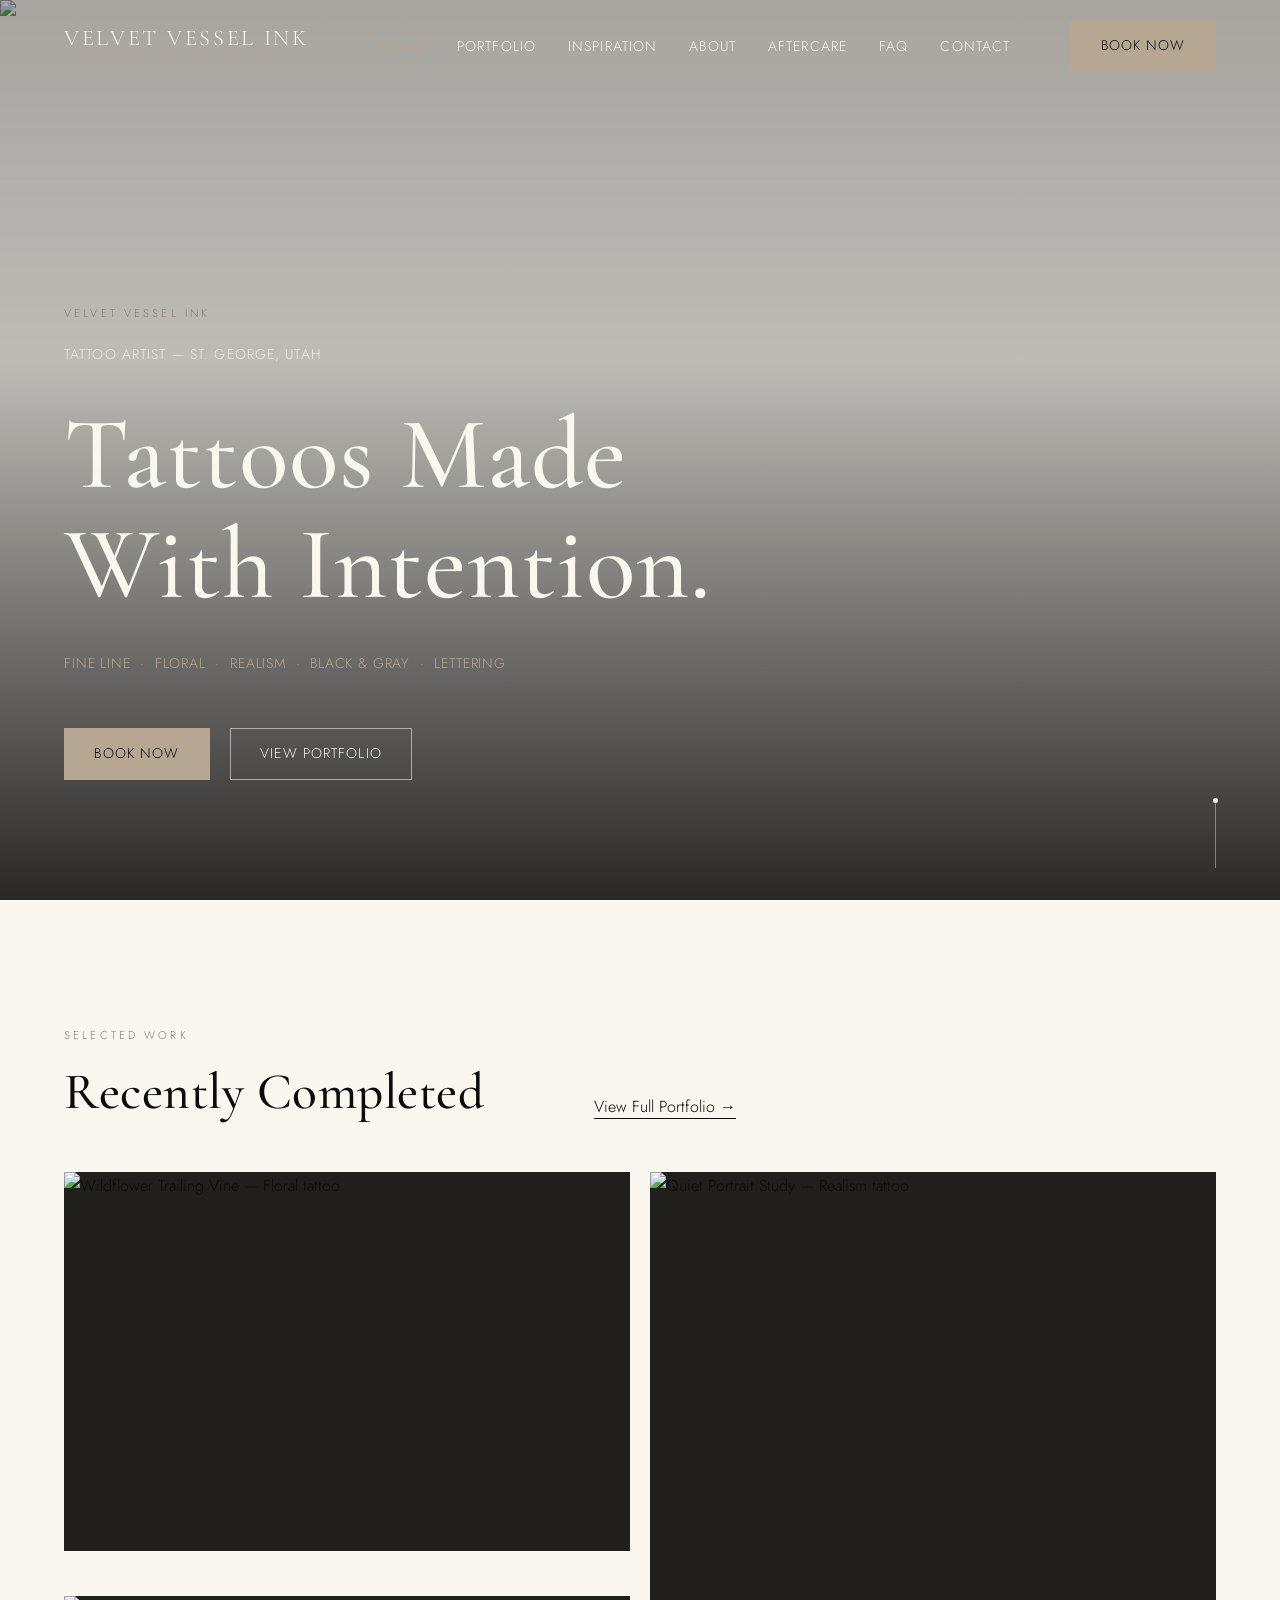
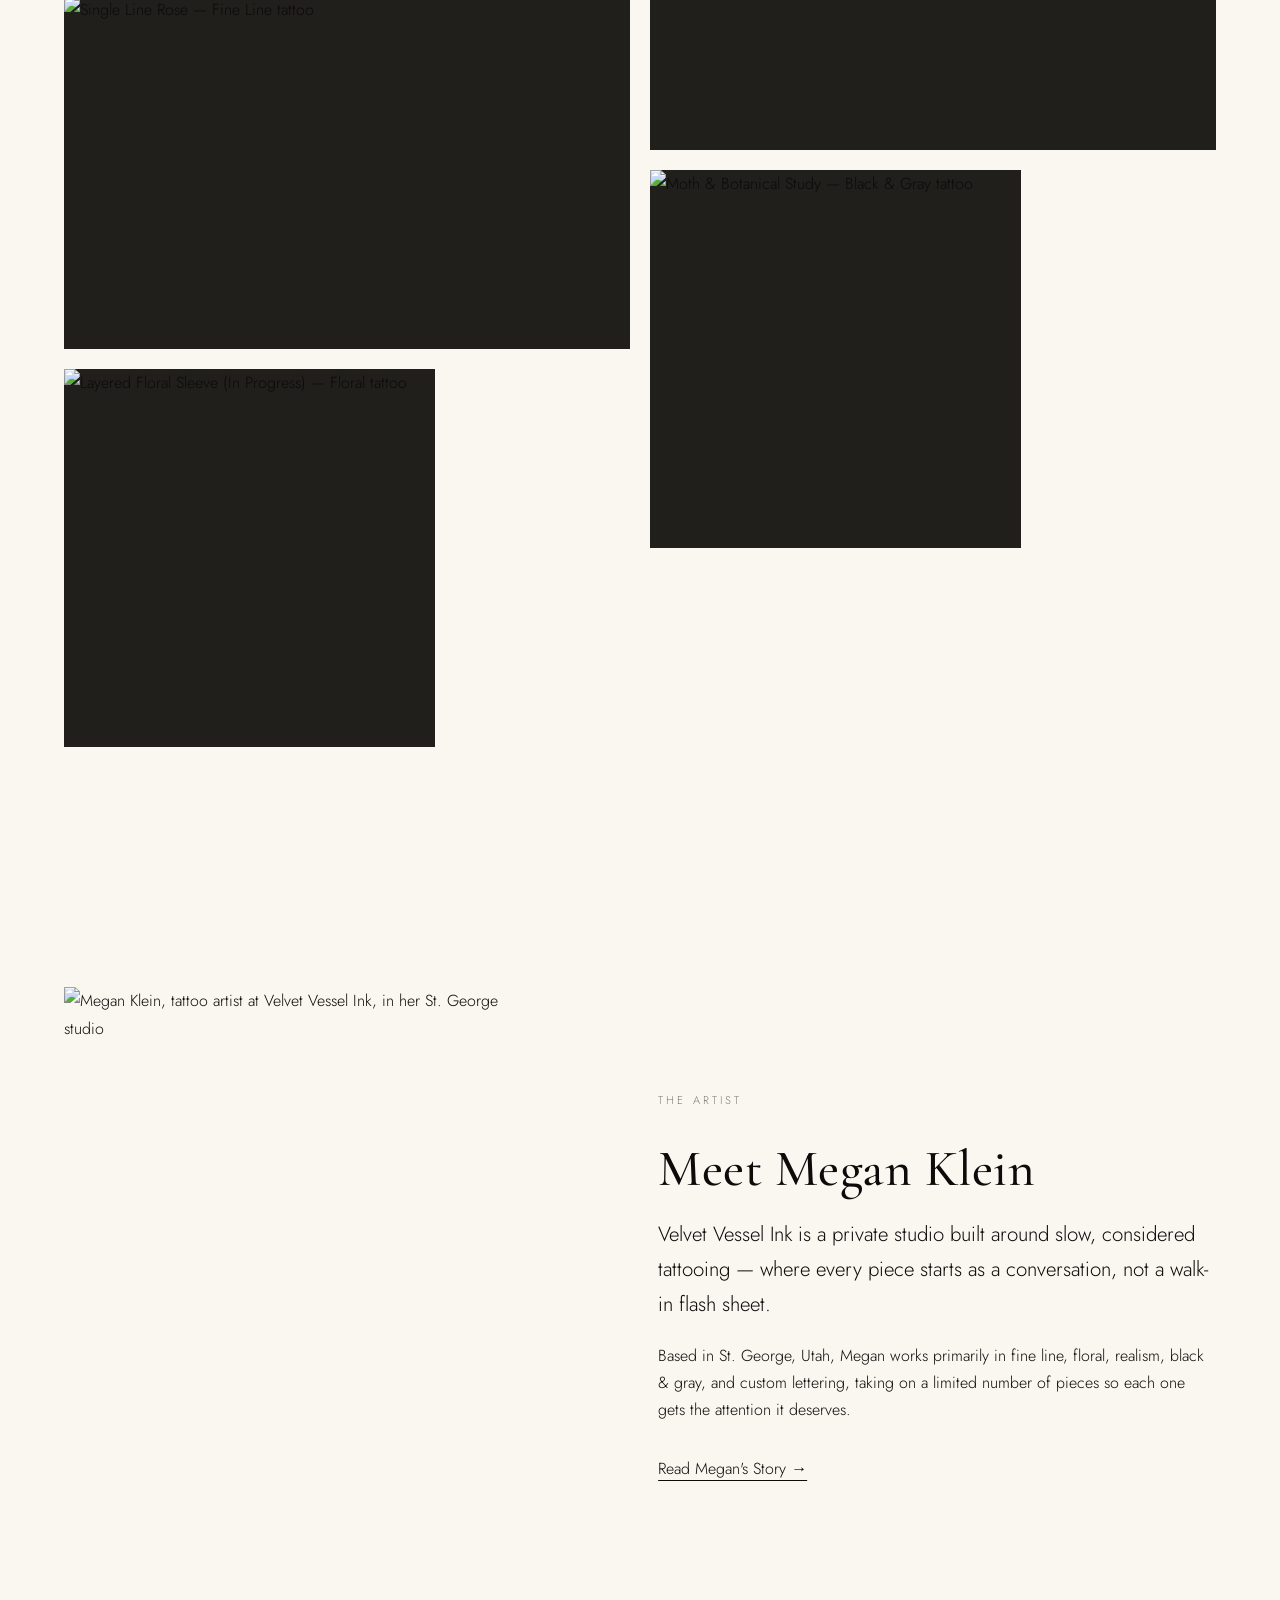
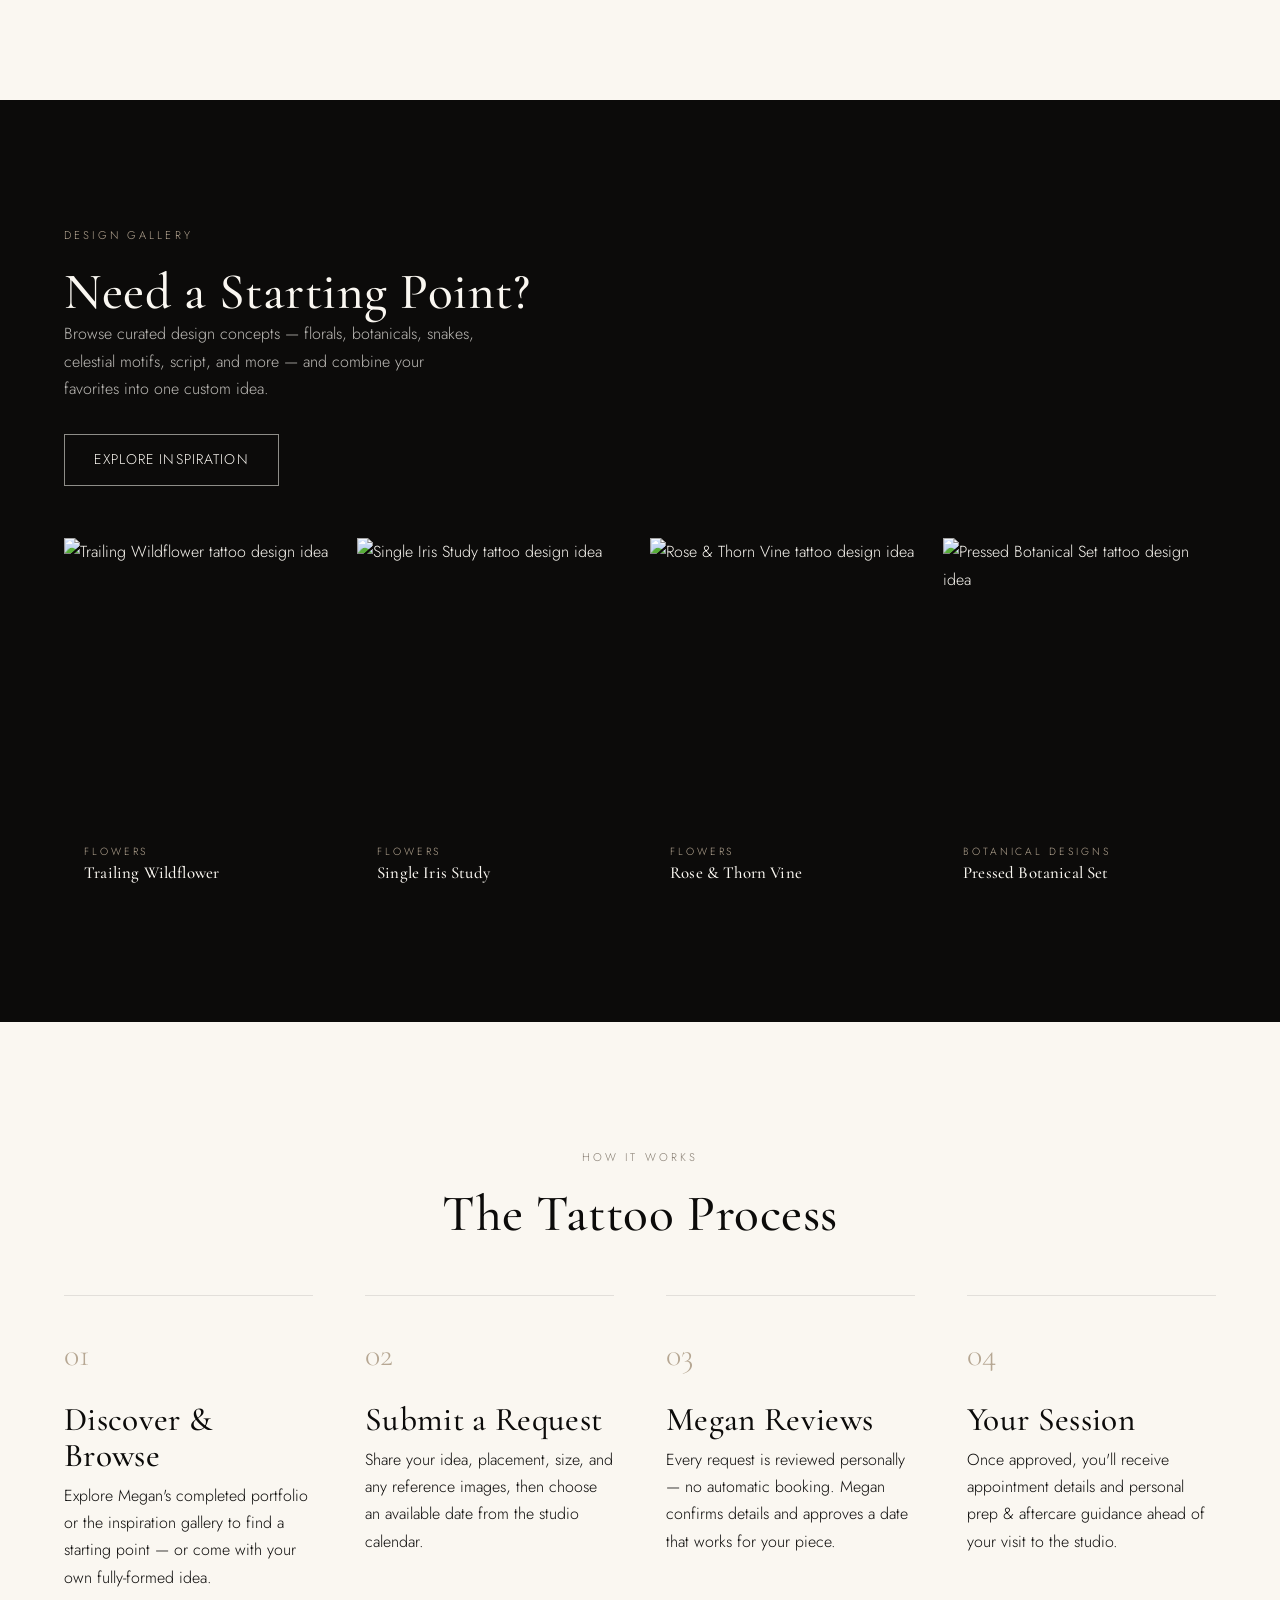
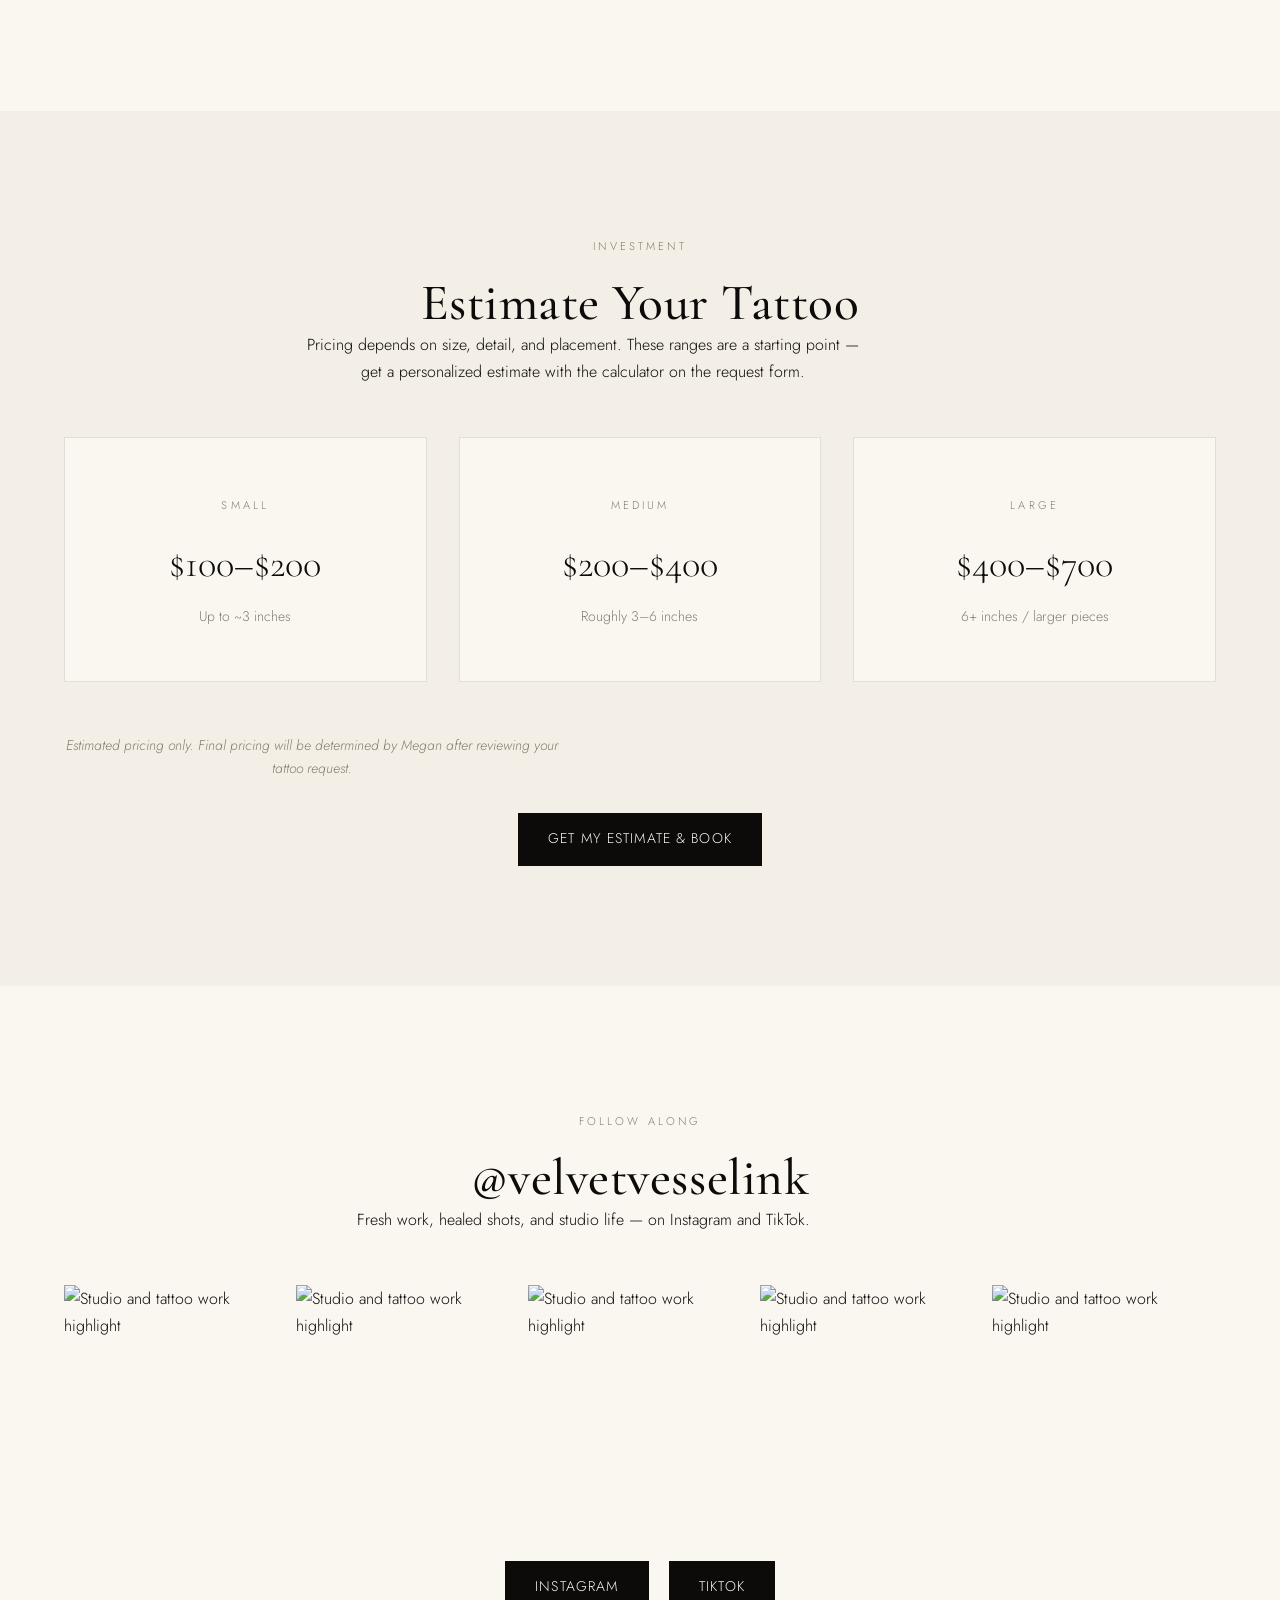
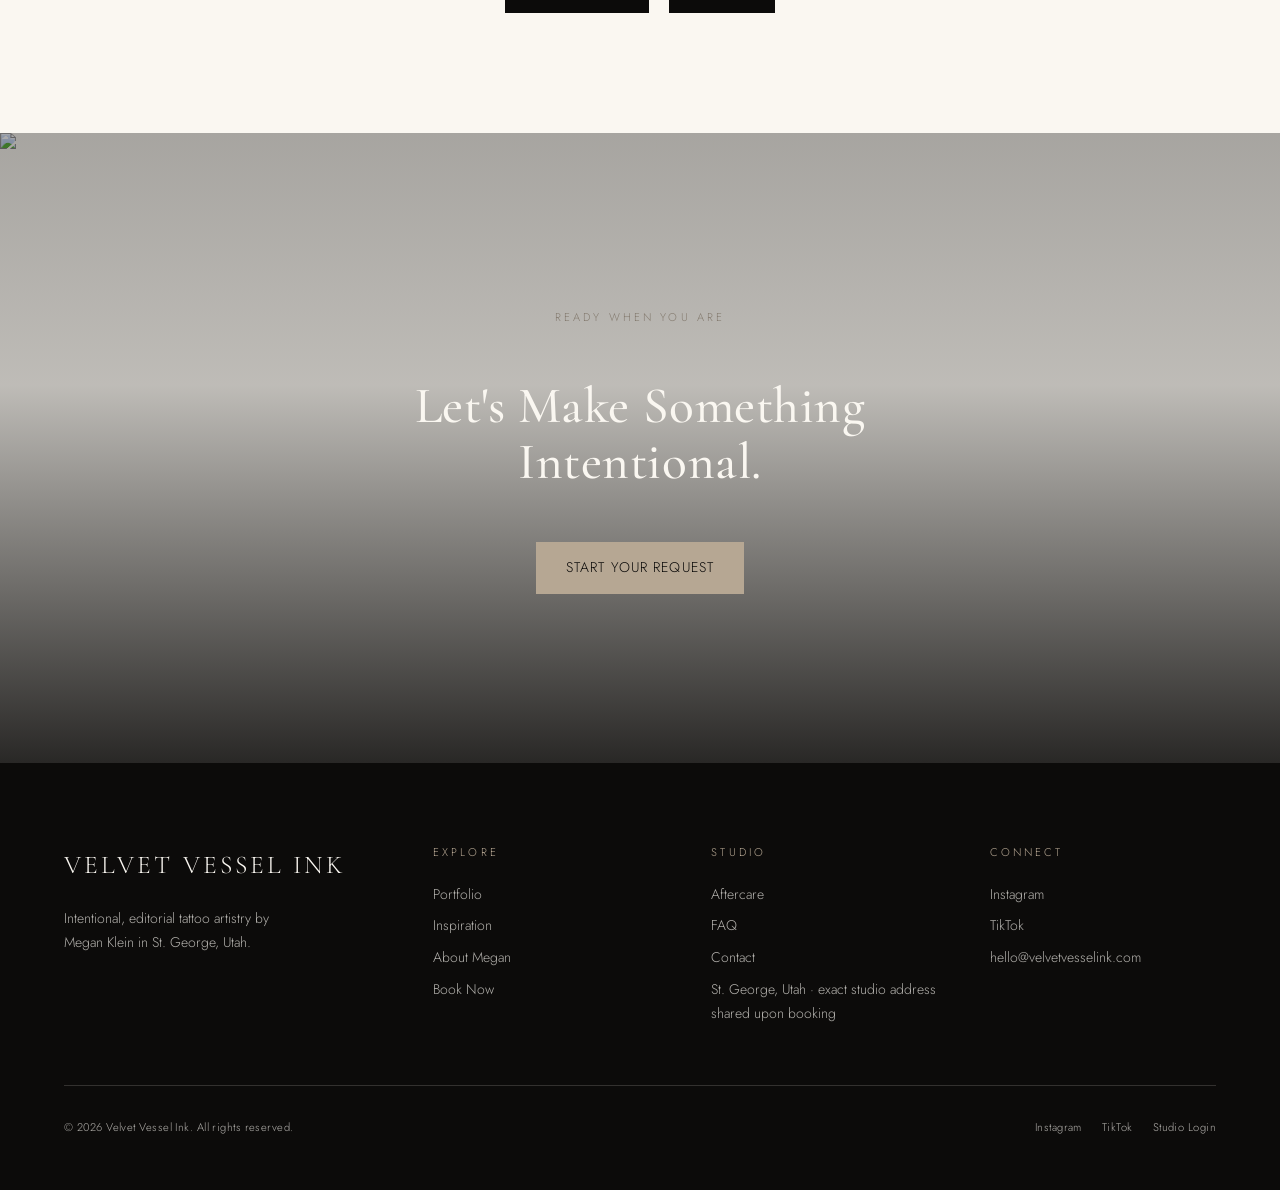
==== index.html @ 5e088f6c "Initial commit" ====
<!DOCTYPE html>
<html lang="en">
<head>
<meta charset="UTF-8">
<meta name="viewport" content="width=device-width, initial-scale=1.0">
<title>Velvet Vessel Ink — Tattoo Artist in St. George, Utah | Megan Klein</title>
<meta name="description" content="Velvet Vessel Ink is the private tattoo studio of Megan Klein in St. George, Utah — specializing in fine line, floral, realism, black &amp; gray, and lettering tattoos made with intention.">
<meta property="og:title" content="Velvet Vessel Ink — Tattoo Artist in St. George, Utah">
<meta property="og:description" content="Tattoos made with intention. Browse Megan Klein's portfolio, explore inspiration, and request a booking.">
<meta property="og:type" content="website">
<link rel="icon" href="data:,">
<link rel="preconnect" href="https://fonts.googleapis.com">
<link rel="stylesheet" href="css/variables.css">
<link rel="stylesheet" href="css/base.css">
<link rel="stylesheet" href="css/home.css">
</head>
<body data-page="home">
<a class="skip-link" href="#main">Skip to content</a>
<header id="site-header"></header>

<main id="main">

  <!-- HERO -->
  <section class="hero">
    <div class="hero-media">
      <img src="" data-hero-image alt="Detailed black and gray tattoo artwork, close up, moody studio lighting" fetchpriority="high">
      <div class="hero-scrim" aria-hidden="true"></div>
    </div>
    <div class="hero-content container">
      <p class="eyebrow reveal">Velvet Vessel Ink</p>
      <p class="hero-kicker reveal">Tattoo Artist &mdash; St. George, Utah</p>
      <h1 class="hero-headline reveal">Tattoos Made<br>With Intention.</h1>
      <p class="hero-specialties reveal">Fine Line &nbsp;&middot;&nbsp; Floral &nbsp;&middot;&nbsp; Realism &nbsp;&middot;&nbsp; Black &amp; Gray &nbsp;&middot;&nbsp; Lettering</p>
      <div class="hero-actions reveal">
        <a href="booking.html" class="btn btn-accent">Book Now</a>
        <a href="portfolio.html" class="btn btn-outline-light">View Portfolio</a>
      </div>
    </div>
    <a class="scroll-cue" href="#featured" aria-label="Scroll to featured work">
      <span></span>
    </a>
  </section>

  <!-- FEATURED WORK -->
  <section class="section featured-work" id="featured">
    <div class="container">
      <div class="section-head split-head">
        <div>
          <p class="eyebrow">Selected Work</p>
          <h2>Recently Completed</h2>
        </div>
        <a href="portfolio.html" class="btn-ghost">View Full Portfolio &rarr;</a>
      </div>
      <div class="featured-grid" id="featured-grid" aria-live="polite">
        <div class="loading-state"><div class="spinner"></div>Loading portfolio&hellip;</div>
      </div>
    </div>
  </section>

  <!-- ABOUT PREVIEW -->
  <section class="section about-preview">
    <div class="container about-preview-grid">
      <figure class="about-preview-media reveal">
        <img src="" data-portrait-image alt="Megan Klein, tattoo artist at Velvet Vessel Ink, in her St. George studio">
      </figure>
      <div class="about-preview-copy reveal">
        <p class="eyebrow">The Artist</p>
        <h2>Meet Megan Klein</h2>
        <p class="lead">Velvet Vessel Ink is a private studio built around slow, considered tattooing &mdash; where every piece starts as a conversation, not a walk-in flash sheet.</p>
        <p>Based in St. George, Utah, Megan works primarily in fine line, floral, realism, black &amp; gray, and custom lettering, taking on a limited number of pieces so each one gets the attention it deserves.</p>
        <a href="about.html" class="btn-ghost">Read Megan's Story &rarr;</a>
      </div>
    </div>
  </section>

  <!-- INSPIRATION PREVIEW -->
  <section class="section section--dark inspiration-preview">
    <div class="container">
      <div class="section-head split-head">
        <div>
          <p class="eyebrow">Design Gallery</p>
          <h2>Need a Starting Point?</h2>
          <p>Browse curated design concepts &mdash; florals, botanicals, snakes, celestial motifs, script, and more &mdash; and combine your favorites into one custom idea.</p>
        </div>
        <a href="inspiration.html" class="btn btn-outline-light">Explore Inspiration</a>
      </div>
      <div class="inspiration-preview-grid" id="inspiration-preview-grid">
        <div class="loading-state"><div class="spinner"></div>Loading designs&hellip;</div>
      </div>
    </div>
  </section>

  <!-- PROCESS -->
  <section class="section process">
    <div class="container">
      <div class="section-head section-head--center">
        <p class="eyebrow">How It Works</p>
        <h2>The Tattoo Process</h2>
      </div>
      <ol class="process-steps">
        <li class="reveal">
          <span class="process-num">01</span>
          <h3>Discover &amp; Browse</h3>
          <p>Explore Megan's completed portfolio or the inspiration gallery to find a starting point &mdash; or come with your own fully-formed idea.</p>
        </li>
        <li class="reveal">
          <span class="process-num">02</span>
          <h3>Submit a Request</h3>
          <p>Share your idea, placement, size, and any reference images, then choose an available date from the studio calendar.</p>
        </li>
        <li class="reveal">
          <span class="process-num">03</span>
          <h3>Megan Reviews</h3>
          <p>Every request is reviewed personally &mdash; no automatic booking. Megan confirms details and approves a date that works for your piece.</p>
        </li>
        <li class="reveal">
          <span class="process-num">04</span>
          <h3>Your Session</h3>
          <p>Once approved, you'll receive appointment details and personal prep &amp; aftercare guidance ahead of your visit to the studio.</p>
        </li>
      </ol>
    </div>
  </section>

  <!-- PRICING PREVIEW -->
  <section class="section section--cream pricing-preview">
    <div class="container">
      <div class="section-head section-head--center">
        <p class="eyebrow">Investment</p>
        <h2>Estimate Your Tattoo</h2>
        <p>Pricing depends on size, detail, and placement. These ranges are a starting point &mdash; get a personalized estimate with the calculator on the request form.</p>
      </div>
      <div class="pricing-grid" id="pricing-grid"></div>
      <p class="pricing-note">Estimated pricing only. Final pricing will be determined by Megan after reviewing your tattoo request.</p>
      <div class="pricing-cta">
        <a href="booking.html" class="btn btn-primary">Get My Estimate &amp; Book</a>
      </div>
    </div>
  </section>

  <!-- SOCIAL -->
  <section class="section social-section">
    <div class="container">
      <div class="section-head section-head--center">
        <p class="eyebrow">Follow Along</p>
        <h2>@velvetvesselink</h2>
        <p>Fresh work, healed shots, and studio life &mdash; on Instagram and TikTok.</p>
      </div>
      <div class="social-grid" id="social-grid"></div>
      <div class="social-links">
        <a class="btn btn-primary" data-instagram-link href="#" target="_blank" rel="noopener">Instagram</a>
        <a class="btn btn-primary" data-tiktok-link href="#" target="_blank" rel="noopener">TikTok</a>
      </div>
    </div>
  </section>

  <!-- FINAL CTA -->
  <section class="final-cta">
    <div class="final-cta-media">
      <img src="" data-cta-image alt="Close up detail of fine line floral tattoo work">
      <div class="hero-scrim" aria-hidden="true"></div>
    </div>
    <div class="container final-cta-content">
      <p class="eyebrow">Ready When You Are</p>
      <h2>Let's Make Something<br>Intentional.</h2>
      <a href="booking.html" class="btn btn-accent">Start Your Request</a>
    </div>
  </section>

</main>

<footer id="site-footer"></footer>

<script src="https://cdn.jsdelivr.net/npm/@supabase/supabase-js@2/dist/umd/supabase.min.js"></script>
<script src="js/config.js"></script>
<script src="js/placeholder-images.js"></script>
<script src="js/portfolio-data.js"></script>
<script src="js/inspiration-data.js"></script>
<script src="js/supabase-client.js"></script>
<script src="js/utils.js"></script>
<script src="js/ideas-cart.js"></script>
<script src="js/pricing-calculator.js"></script>
<script src="js/nav.js"></script>
<script src="js/home.js"></script>
</body>
</html>
---- css/variables.css ----
/* =========================================================================
   VELVET VESSEL INK — Design Tokens
   A luxury editorial tattoo portfolio design system.
   ========================================================================= */

:root {
  /* ---------- Color palette ---------- */
  --c-black: #0c0b0a;
  --c-charcoal: #211f1c;
  --c-charcoal-soft: #2e2b27;
  --c-warm-gray: #857c70;
  --c-warm-gray-light: #a89e91;
  --c-taupe: #b6a793;
  --c-beige: #d9cdba;
  --c-cream: #f4efe6;
  --c-offwhite: #faf7f1;
  --c-white: #fffdfa;

  --c-line: rgba(12, 11, 10, 0.1);
  --c-line-light: rgba(250, 247, 241, 0.16);

  /* Semantic */
  --bg-primary: var(--c-offwhite);
  --bg-inverse: var(--c-black);
  --text-primary: var(--c-black);
  --text-inverse: var(--c-offwhite);
  --text-muted: var(--c-warm-gray);
  --accent: var(--c-taupe);

  --status-available: #6f8f6a;
  --status-unavailable: #a3564f;
  --status-requested: #b6934a;

  /* ---------- Typography ---------- */
  --font-serif: 'Cormorant Garamond', 'Playfair Display', Georgia, serif;
  --font-sans: 'Jost', 'Helvetica Neue', Arial, sans-serif;

  --fs-display: clamp(3rem, 8vw, 7.5rem);
  --fs-h1: clamp(2.5rem, 5vw, 4.5rem);
  --fs-h2: clamp(2rem, 4vw, 3.25rem);
  --fs-h3: clamp(1.5rem, 2.6vw, 2.1rem);
  --fs-h4: 1.35rem;
  --fs-lead: clamp(1.1rem, 1.6vw, 1.4rem);
  --fs-body: 1rem;
  --fs-small: 0.875rem;
  --fs-tiny: 0.7rem;

  --lh-tight: 1.08;
  --lh-snug: 1.25;
  --lh-body: 1.7;

  --ls-eyebrow: 0.28em;
  --ls-wide: 0.08em;

  /* ---------- Spacing scale ---------- */
  --space-3xs: 0.25rem;
  --space-2xs: 0.5rem;
  --space-xs: 0.75rem;
  --space-sm: 1.25rem;
  --space-md: 2rem;
  --space-lg: 3.25rem;
  --space-xl: 5rem;
  --space-2xl: 7.5rem;
  --space-3xl: 10rem;

  --container-max: 1400px;
  --container-narrow: 780px;
  --gutter: clamp(1.25rem, 5vw, 4rem);

  /* ---------- Motion ---------- */
  --ease-editorial: cubic-bezier(0.22, 1, 0.36, 1);
  --dur-fast: 0.35s;
  --dur-med: 0.7s;
  --dur-slow: 1.1s;

  /* ---------- Elevation ---------- */
  --shadow-soft: 0 20px 60px -30px rgba(12, 11, 10, 0.35);
  --shadow-strong: 0 30px 80px -20px rgba(12, 11, 10, 0.45);

  --radius-none: 0;
  --border-hairline: 1px solid var(--c-line);
}
---- css/base.css ----
/* =========================================================================
   VELVET VESSEL INK — Base styles, layout system, shared components
   ========================================================================= */

@import url('https://fonts.googleapis.com/css2?family=Cormorant+Garamond:ital,wght@0,300;0,400;0,500;0,600;1,400&family=Jost:wght@300;400;500;600&display=swap');

/* ---------- Reset ---------- */
*, *::before, *::after { box-sizing: border-box; }
html { scroll-behavior: smooth; }
body, h1, h2, h3, h4, p, figure, blockquote, dl, dd { margin: 0; }
ul[class], ol[class] { list-style: none; margin: 0; padding: 0; }
img, picture, video, canvas, svg { display: block; max-width: 100%; }
input, button, textarea, select { font: inherit; color: inherit; }
button { cursor: pointer; }
a { color: inherit; text-decoration: none; }

@media (prefers-reduced-motion: reduce) {
  html { scroll-behavior: auto; }
  *, *::before, *::after {
    animation-duration: 0.01ms !important;
    animation-iteration-count: 1 !important;
    transition-duration: 0.01ms !important;
    scroll-behavior: auto !important;
  }
}

body {
  background: var(--bg-primary);
  color: var(--text-primary);
  font-family: var(--font-sans);
  font-size: var(--fs-body);
  line-height: var(--lh-body);
  font-weight: 300;
  -webkit-font-smoothing: antialiased;
  overflow-x: hidden;
}

h1, h2, h3, h4 {
  font-family: var(--font-serif);
  font-weight: 500;
  line-height: var(--lh-tight);
  letter-spacing: 0.01em;
}

h1 { font-size: var(--fs-h1); }
h2 { font-size: var(--fs-h2); }
h3 { font-size: var(--fs-h3); }
h4 { font-size: var(--fs-h4); }

p { max-width: 62ch; }
p.lead { font-size: var(--fs-lead); font-weight: 300; color: var(--text-primary); }

.skip-link {
  position: absolute;
  left: -9999px;
  top: 0;
  background: var(--c-black);
  color: var(--c-offwhite);
  padding: 1rem 1.5rem;
  z-index: 999;
}
.skip-link:focus {
  left: 1rem;
  top: 1rem;
}

:focus-visible {
  outline: 2px solid var(--c-taupe);
  outline-offset: 3px;
}

/* ---------- Layout helpers ---------- */
.container {
  width: 100%;
  max-width: var(--container-max);
  margin-inline: auto;
  padding-inline: var(--gutter);
}
.container--narrow { max-width: var(--container-narrow); }

.section { padding-block: var(--space-2xl); }
.section--tight { padding-block: var(--space-xl); }
.section--dark {
  background: var(--bg-inverse);
  color: var(--text-inverse);
}
.section--dark p { color: rgba(250, 247, 241, 0.75); }
.section--cream { background: var(--c-cream); }

.eyebrow {
  display: inline-block;
  font-family: var(--font-sans);
  font-size: var(--fs-tiny);
  letter-spacing: var(--ls-eyebrow);
  text-transform: uppercase;
  color: var(--text-muted);
  margin-bottom: var(--space-sm);
}
.section--dark .eyebrow { color: var(--c-taupe); }

.section-head {
  max-width: 42rem;
  margin-bottom: var(--space-lg);
}
.section-head--center {
  margin-inline: auto;
  text-align: center;
}

.hr {
  border: none;
  border-top: var(--border-hairline);
  margin-block: var(--space-lg);
}

.visually-hidden {
  position: absolute !important;
  width: 1px; height: 1px;
  padding: 0; margin: -1px;
  overflow: hidden;
  clip: rect(0,0,0,0);
  white-space: nowrap;
  border: 0;
}

/* Reveal-on-scroll */
.reveal {
  opacity: 0;
  transform: translateY(28px);
  transition: opacity var(--dur-slow) var(--ease-editorial),
              transform var(--dur-slow) var(--ease-editorial);
}
.reveal.is-visible {
  opacity: 1;
  transform: translateY(0);
}

/* ---------- Buttons ---------- */
.btn {
  display: inline-flex;
  align-items: center;
  justify-content: center;
  gap: 0.6em;
  padding: 0.95em 2.1em;
  font-family: var(--font-sans);
  font-size: var(--fs-small);
  letter-spacing: var(--ls-wide);
  text-transform: uppercase;
  border: 1px solid currentColor;
  background: transparent;
  color: var(--c-black);
  white-space: nowrap;
  transition: background var(--dur-fast) var(--ease-editorial),
              color var(--dur-fast) var(--ease-editorial),
              border-color var(--dur-fast) var(--ease-editorial),
              transform var(--dur-fast) var(--ease-editorial);
}
.btn:hover { transform: translateY(-2px); }

.btn-primary {
  background: var(--c-black);
  border-color: var(--c-black);
  color: var(--c-offwhite);
}
.btn-primary:hover { background: var(--c-charcoal-soft); }

.btn-light {
  background: var(--c-offwhite);
  border-color: var(--c-offwhite);
  color: var(--c-black);
}
.btn-light:hover { background: var(--c-cream); }

.btn-outline-light {
  color: var(--c-offwhite);
  border-color: rgba(250, 247, 241, 0.55);
}
.btn-outline-light:hover {
  background: rgba(250, 247, 241, 0.1);
  border-color: var(--c-offwhite);
}

.btn-outline-dark {
  color: var(--c-black);
  border-color: var(--c-line);
}
.btn-outline-dark:hover {
  background: var(--c-black);
  color: var(--c-offwhite);
  border-color: var(--c-black);
}
.btn-outline-dark.is-active {
  background: var(--c-black);
  color: var(--c-offwhite);
}

.btn-accent {
  background: var(--c-taupe);
  border-color: var(--c-taupe);
  color: var(--c-black);
}
.btn-accent:hover { background: var(--c-beige); border-color: var(--c-beige); }

.btn-ghost {
  border-color: transparent;
  padding-inline: 0;
  text-decoration: underline;
  text-underline-offset: 6px;
}
.btn-ghost:hover { transform: none; opacity: 0.7; }

.btn-block { width: 100%; }
.btn[disabled] { opacity: 0.45; cursor: not-allowed; transform: none; }
.btn-sm { padding: 0.65em 1.4em; font-size: var(--fs-tiny); }

/* ---------- Site header / nav ---------- */
.site-header {
  position: fixed;
  inset-inline: 0;
  top: 0;
  z-index: 100;
  display: flex;
  align-items: center;
  justify-content: space-between;
  padding: var(--space-sm) var(--gutter);
  background: transparent;
  color: var(--c-offwhite);
  transition: background var(--dur-fast) var(--ease-editorial),
              color var(--dur-fast) var(--ease-editorial),
              padding var(--dur-fast) var(--ease-editorial),
              border-color var(--dur-fast) var(--ease-editorial);
  border-bottom: 1px solid transparent;
}
.site-header.is-scrolled,
.site-header.is-solid {
  background: rgba(12, 11, 10, 0.92);
  backdrop-filter: blur(10px);
  padding-block: var(--space-2xs);
  border-color: var(--c-line-light);
}
.brand {
  display: flex;
  flex-direction: column;
  line-height: 1;
  z-index: 2;
}
.brand-mark {
  font-family: var(--font-serif);
  font-size: 1.4rem;
  letter-spacing: 0.12em;
  text-transform: uppercase;
}
.brand-sub {
  font-size: 0.6rem;
  letter-spacing: 0.2em;
  text-transform: uppercase;
  color: var(--c-taupe);
  margin-top: 0.35rem;
}

.nav-toggle {
  display: none;
  background: none;
  border: none;
  width: 2.4rem;
  height: 1.6rem;
  position: relative;
  z-index: 2;
}
.nav-toggle span {
  position: absolute;
  left: 0; right: 0;
  height: 1px;
  background: currentColor;
  transition: transform var(--dur-fast) var(--ease-editorial), opacity var(--dur-fast) var(--ease-editorial), top var(--dur-fast) var(--ease-editorial);
}
.nav-toggle span:nth-child(1) { top: 0; }
.nav-toggle span:nth-child(2) { top: 50%; transform: translateY(-50%); }
.nav-toggle span:nth-child(3) { top: 100%; transform: translateY(-100%); }
.nav-toggle[aria-expanded="true"] span:nth-child(1) { top: 50%; transform: translateY(-50%) rotate(45deg); }
.nav-toggle[aria-expanded="true"] span:nth-child(2) { opacity: 0; }
.nav-toggle[aria-expanded="true"] span:nth-child(3) { top: 50%; transform: translateY(-50%) rotate(-45deg); }

.main-nav {
  display: flex;
  align-items: center;
  gap: var(--space-lg);
}
.nav-links {
  display: flex;
  align-items: center;
  gap: var(--space-md);
  font-size: var(--fs-small);
  letter-spacing: var(--ls-wide);
  text-transform: uppercase;
}
.nav-links a {
  position: relative;
  padding-block: 0.3rem;
}
.nav-links a::after {
  content: '';
  position: absolute;
  left: 0; bottom: 0;
  height: 1px;
  width: 0;
  background: currentColor;
  transition: width var(--dur-fast) var(--ease-editorial);
}
.nav-links a:hover::after,
.nav-links a[aria-current="page"]::after { width: 100%; }
.nav-links a[aria-current="page"] { color: var(--c-taupe); }

.nav-book-btn { margin-left: var(--space-2xs); }

@media (max-width: 960px) {
  .nav-toggle { display: block; }
  .main-nav {
    position: fixed;
    inset: 0;
    background: var(--c-black);
    color: var(--c-offwhite);
    flex-direction: column;
    justify-content: center;
    align-items: flex-start;
    padding: var(--space-2xl) var(--gutter);
    gap: var(--space-xl);
    transform: translateX(100%);
    transition: transform var(--dur-med) var(--ease-editorial);
  }
  .main-nav.is-open { transform: translateX(0); }
  .nav-links {
    flex-direction: column;
    align-items: flex-start;
    gap: var(--space-sm);
    font-size: 1.6rem;
    font-family: var(--font-serif);
    text-transform: none;
    letter-spacing: 0;
  }
  .nav-book-btn { margin-left: 0; margin-top: var(--space-md); }
}

/* ---------- Footer ---------- */
.site-footer {
  background: var(--c-black);
  color: rgba(250, 247, 241, 0.7);
  padding-block: var(--space-xl) var(--space-lg);
}
.footer-grid {
  display: grid;
  grid-template-columns: 1.4fr 1fr 1fr 1fr;
  gap: var(--space-lg);
  padding-bottom: var(--space-lg);
  border-bottom: 1px solid var(--c-line-light);
}
.footer-brand .brand-mark { color: var(--c-offwhite); font-size: 1.6rem; }
.footer-brand p { margin-top: var(--space-sm); max-width: 30ch; font-size: var(--fs-small); }
.footer-heading {
  font-family: var(--font-sans);
  font-size: var(--fs-tiny);
  letter-spacing: var(--ls-eyebrow);
  text-transform: uppercase;
  color: var(--c-taupe);
  margin-bottom: var(--space-sm);
}
.footer-col a, .footer-col p {
  display: block;
  font-size: var(--fs-small);
  margin-bottom: var(--space-2xs);
  color: rgba(250, 247, 241, 0.7);
  transition: color var(--dur-fast);
}
.footer-col a:hover { color: var(--c-offwhite); }
.footer-bottom {
  display: flex;
  justify-content: space-between;
  align-items: center;
  flex-wrap: wrap;
  gap: var(--space-sm);
  padding-top: var(--space-md);
  font-size: var(--fs-tiny);
  letter-spacing: 0.04em;
}
.footer-social { display: flex; gap: var(--space-sm); }

@media (max-width: 860px) {
  .footer-grid { grid-template-columns: 1fr 1fr; }
}
@media (max-width: 560px) {
  .footer-grid { grid-template-columns: 1fr; gap: var(--space-md); }
}

/* ---------- Forms ---------- */
.field {
  display: flex;
  flex-direction: column;
  gap: 0.5rem;
  margin-bottom: var(--space-md);
}
.field label {
  font-size: var(--fs-tiny);
  letter-spacing: var(--ls-wide);
  text-transform: uppercase;
  color: var(--text-muted);
}
.field .hint { font-size: var(--fs-tiny); color: var(--text-muted); }
.field input[type="text"],
.field input[type="email"],
.field input[type="tel"],
.field input[type="date"],
.field input[type="number"],
.field select,
.field textarea {
  border: none;
  border-bottom: 1px solid var(--c-line);
  background: transparent;
  padding: 0.75rem 0.1rem;
  font-size: 1rem;
  color: var(--text-primary);
  transition: border-color var(--dur-fast);
}
.field input:focus,
.field select:focus,
.field textarea:focus {
  border-color: var(--c-black);
  outline: none;
}
.field textarea { resize: vertical; min-height: 110px; }
.field-row {
  display: grid;
  grid-template-columns: 1fr 1fr;
  gap: var(--space-md);
}
@media (max-width: 640px) {
  .field-row { grid-template-columns: 1fr; }
}

.radio-group, .chip-group {
  display: flex;
  flex-wrap: wrap;
  gap: 0.6rem;
}
.chip {
  border: 1px solid var(--c-line);
  padding: 0.55rem 1.1rem;
  font-size: var(--fs-small);
  background: transparent;
  transition: all var(--dur-fast);
}
.chip.is-active,
.chip:hover {
  border-color: var(--c-black);
  background: var(--c-black);
  color: var(--c-offwhite);
}

.form-status {
  margin-top: var(--space-sm);
  font-size: var(--fs-small);
  padding: 0.9rem 1.1rem;
  border-left: 2px solid var(--c-black);
  display: none;
}
.form-status.is-visible { display: block; }
.form-status.is-error { border-color: var(--status-unavailable); color: var(--status-unavailable); }
.form-status.is-success { border-color: var(--status-available); color: #3f5c3b; }

/* ---------- Badges / tags ---------- */
.tag {
  display: inline-block;
  font-size: var(--fs-tiny);
  letter-spacing: var(--ls-wide);
  text-transform: uppercase;
  padding: 0.35em 0.8em;
  border: 1px solid var(--c-line);
  color: var(--text-muted);
}
.status-pill {
  display: inline-flex;
  align-items: center;
  gap: 0.4em;
  font-size: var(--fs-tiny);
  letter-spacing: var(--ls-wide);
  text-transform: uppercase;
  padding: 0.35em 0.8em;
}
.status-pill::before {
  content: '';
  width: 6px; height: 6px;
  border-radius: 50%;
  background: currentColor;
}
.status-pill--new { color: var(--status-requested); }
.status-pill--review { color: #a97c2f; }
.status-pill--approved { color: var(--status-available); }
.status-pill--declined { color: var(--status-unavailable); }
.status-pill--completed { color: var(--c-warm-gray); }

/* ---------- Modal / overlay ---------- */
.overlay {
  position: fixed;
  inset: 0;
  background: rgba(12, 11, 10, 0.75);
  backdrop-filter: blur(4px);
  z-index: 200;
  display: none;
  align-items: center;
  justify-content: center;
  padding: var(--space-md);
}
.overlay.is-open { display: flex; }
.modal {
  background: var(--c-offwhite);
  max-width: 1100px;
  width: 100%;
  max-height: 90vh;
  overflow-y: auto;
  position: relative;
  box-shadow: var(--shadow-strong);
}
.modal-close {
  position: absolute;
  top: var(--space-sm);
  right: var(--space-sm);
  background: var(--c-offwhite);
  border: 1px solid var(--c-line);
  width: 2.4rem;
  height: 2.4rem;
  display: flex;
  align-items: center;
  justify-content: center;
  font-size: 1.2rem;
  z-index: 5;
}

/* ---------- Loading / empty states ---------- */
.loading-state, .empty-state {
  text-align: center;
  padding: var(--space-xl) var(--space-md);
  color: var(--text-muted);
}
.spinner {
  width: 28px; height: 28px;
  border: 2px solid var(--c-line);
  border-top-color: var(--c-black);
  border-radius: 50%;
  margin: 0 auto var(--space-sm);
  animation: spin 0.8s linear infinite;
}
@keyframes spin { to { transform: rotate(360deg); } }

/* ---------- Toast ---------- */
.toast {
  position: fixed;
  bottom: var(--space-md);
  left: 50%;
  transform: translateX(-50%) translateY(10px);
  background: var(--c-black);
  color: var(--c-offwhite);
  padding: 0.9rem 1.6rem;
  font-size: var(--fs-small);
  z-index: 400;
  opacity: 0;
  pointer-events: none;
  transition: opacity var(--dur-fast), transform var(--dur-fast);
}
.toast.is-visible {
  opacity: 1;
  transform: translateX(-50%) translateY(0);
  pointer-events: auto;
}

/* ---------- Utility grid ---------- */
.grid-2 { display: grid; grid-template-columns: 1fr 1fr; gap: var(--space-lg); }
.grid-3 { display: grid; grid-template-columns: repeat(3, 1fr); gap: var(--space-md); }
.grid-4 { display: grid; grid-template-columns: repeat(4, 1fr); gap: var(--space-md); }
@media (max-width: 960px) {
  .grid-2 { grid-template-columns: 1fr; }
  .grid-3 { grid-template-columns: repeat(2, 1fr); }
  .grid-4 { grid-template-columns: repeat(2, 1fr); }
}
@media (max-width: 560px) {
  .grid-3 { grid-template-columns: 1fr; }
  .grid-4 { grid-template-columns: 1fr; }
}

/* ---------- Shared inner-page hero ---------- */
.page-hero {
  padding-top: 11rem;
  padding-bottom: var(--space-xl);
}
.page-hero--sm { padding-bottom: var(--space-lg); }
.page-hero .eyebrow { margin-bottom: var(--space-2xs); }
.page-hero h1 { margin-bottom: var(--space-sm); }
.page-hero p.lead { color: var(--text-muted); }

.page-hero--media {
  position: relative;
  min-height: 62vh;
  display: flex;
  align-items: flex-end;
  color: var(--c-offwhite);
  overflow: hidden;
  padding-bottom: var(--space-xl);
}
.page-hero--media .hero-media { position: absolute; inset: 0; z-index: 0; }
.page-hero--media .hero-media img { width: 100%; height: 100%; object-fit: cover; }
.page-hero--media .container { position: relative; z-index: 1; }
.page-hero--media p.lead { color: rgba(250,247,241,0.8); }

/* Page transition fade-in */
body { animation: page-in 0.6s var(--ease-editorial); }
@keyframes page-in {
  from { opacity: 0; }
  to { opacity: 1; }
}
---- css/home.css ----
/* =========================================================================
   Home page
   ========================================================================= */

.hero {
  position: relative;
  min-height: 100vh;
  display: flex;
  align-items: flex-end;
  color: var(--c-offwhite);
  overflow: hidden;
}
.hero-media {
  position: absolute;
  inset: 0;
  z-index: 0;
}
.hero-media img {
  width: 100%; height: 100%;
  object-fit: cover;
  object-position: center 30%;
  transform: scale(1.06);
  animation: hero-zoom 14s var(--ease-editorial) forwards;
}
@keyframes hero-zoom { to { transform: scale(1); } }
.hero-scrim {
  position: absolute;
  inset: 0;
  background: linear-gradient(180deg, rgba(12,11,10,0.35) 0%, rgba(12,11,10,0.25) 40%, rgba(12,11,10,0.88) 100%);
}
.hero-content {
  position: relative;
  z-index: 1;
  padding-bottom: var(--space-2xl);
  padding-top: 9rem;
}
.hero-kicker {
  font-size: var(--fs-small);
  letter-spacing: var(--ls-wide);
  text-transform: uppercase;
  color: rgba(250,247,241,0.8);
  margin-bottom: var(--space-md);
}
.hero-headline {
  font-size: var(--fs-display);
  max-width: 16ch;
  margin-bottom: var(--space-md);
}
.hero-specialties {
  font-family: var(--font-sans);
  font-size: var(--fs-small);
  letter-spacing: 0.06em;
  text-transform: uppercase;
  color: var(--c-taupe);
  margin-bottom: var(--space-lg);
}
.hero-actions { display: flex; gap: var(--space-sm); flex-wrap: wrap; }

.scroll-cue {
  position: absolute;
  bottom: var(--space-md);
  right: var(--gutter);
  z-index: 1;
  width: 1px;
  height: 70px;
  background: rgba(250,247,241,0.4);
}
.scroll-cue span {
  position: absolute;
  top: 0; left: -2px;
  width: 5px; height: 5px;
  border-radius: 50%;
  background: var(--c-offwhite);
  animation: cue-drop 2.2s var(--ease-editorial) infinite;
}
@keyframes cue-drop {
  0% { top: 0; opacity: 1; }
  100% { top: 100%; opacity: 0; }
}
@media (max-width: 700px) { .scroll-cue { display: none; } }

/* ---------- Featured work: asymmetrical editorial grid ---------- */
.split-head {
  display: flex;
  justify-content: space-between;
  align-items: flex-end;
  gap: var(--space-md);
  flex-wrap: wrap;
}
.featured-grid {
  display: grid;
  grid-template-columns: repeat(6, 1fr);
  grid-auto-rows: 14vw;
  gap: var(--space-sm);
}
.feature-card {
  position: relative;
  overflow: hidden;
  cursor: pointer;
  background: var(--c-charcoal);
}
.feature-card img {
  width: 100%; height: 100%;
  object-fit: cover;
  transition: transform var(--dur-slow) var(--ease-editorial);
}
.feature-card:hover img { transform: scale(1.06); }
.feature-card-caption {
  position: absolute;
  inset: auto 0 0 0;
  padding: var(--space-sm);
  color: var(--c-offwhite);
  background: linear-gradient(0deg, rgba(12,11,10,0.85), transparent);
  opacity: 0;
  transform: translateY(10px);
  transition: opacity var(--dur-fast), transform var(--dur-fast);
}
.feature-card:hover .feature-card-caption,
.feature-card:focus-visible .feature-card-caption { opacity: 1; transform: translateY(0); }
.feature-card-caption .tag { border-color: rgba(250,247,241,0.4); color: var(--c-offwhite); margin-bottom: 0.4rem; }
.feature-card-caption h3 { font-size: 1.2rem; }

.feature-card:nth-child(6n+1) { grid-column: span 3; grid-row: span 2; }
.feature-card:nth-child(6n+2) { grid-column: span 3; grid-row: span 3; }
.feature-card:nth-child(6n+3) { grid-column: span 3; grid-row: span 2; margin-top: 2vw; }
.feature-card:nth-child(6n+4) { grid-column: span 2; grid-row: span 2; }
.feature-card:nth-child(6n+5) { grid-column: span 2; grid-row: span 2; }
.feature-card:nth-child(6n+6) { grid-column: span 2; grid-row: span 2; }

@media (max-width: 960px) {
  .featured-grid { grid-template-columns: repeat(2, 1fr); grid-auto-rows: 46vw; }
  .feature-card { grid-column: span 1 !important; grid-row: span 1 !important; margin-top: 0 !important; }
}
@media (max-width: 560px) {
  .featured-grid { grid-template-columns: 1fr; grid-auto-rows: 90vw; }
}

/* ---------- About preview ---------- */
.about-preview-grid {
  display: grid;
  grid-template-columns: 0.85fr 1fr;
  gap: var(--space-2xl);
  align-items: center;
}
.about-preview-media { aspect-ratio: 4 / 5; overflow: hidden; }
.about-preview-media img { width: 100%; height: 100%; object-fit: cover; }
.about-preview-copy p.lead { margin-block: var(--space-sm); }
.about-preview-copy p { margin-bottom: var(--space-md); }
@media (max-width: 860px) {
  .about-preview-grid { grid-template-columns: 1fr; gap: var(--space-lg); }
}

/* ---------- Inspiration preview ---------- */
.inspiration-preview .split-head p { max-width: 46ch; }
.inspiration-preview-grid {
  display: grid;
  grid-template-columns: repeat(4, 1fr);
  gap: var(--space-sm);
  margin-top: var(--space-lg);
}
.insp-card { position: relative; aspect-ratio: 3/4; overflow: hidden; }
.insp-card img { width: 100%; height: 100%; object-fit: cover; transition: transform var(--dur-med) var(--ease-editorial); }
.insp-card:hover img { transform: scale(1.05); }
.insp-card-label {
  position: absolute; inset: auto 0 0 0;
  padding: var(--space-sm);
  background: linear-gradient(0deg, rgba(12,11,10,0.85), transparent);
  color: var(--c-offwhite);
}
.insp-card-label .eyebrow { color: var(--c-taupe); margin-bottom: 0.2rem; font-size: 0.65rem; }
.insp-card-label h4 { font-size: 1.05rem; }
@media (max-width: 960px) { .inspiration-preview-grid { grid-template-columns: repeat(2, 1fr); } }

/* ---------- Process ---------- */
.process-steps {
  display: grid;
  grid-template-columns: repeat(4, 1fr);
  gap: var(--space-lg);
  counter-reset: step;
}
.process-steps li { border-top: var(--border-hairline); padding-top: var(--space-md); }
.process-num {
  display: block;
  font-family: var(--font-serif);
  font-size: 2rem;
  color: var(--c-taupe);
  margin-bottom: var(--space-sm);
}
.process-steps h3 { margin-bottom: var(--space-2xs); }
@media (max-width: 860px) { .process-steps { grid-template-columns: 1fr 1fr; } }
@media (max-width: 560px) { .process-steps { grid-template-columns: 1fr; } }

/* ---------- Pricing preview ---------- */
.pricing-grid {
  display: grid;
  grid-template-columns: repeat(3, 1fr);
  gap: var(--space-md);
}
.price-card {
  background: var(--c-offwhite);
  border: var(--border-hairline);
  padding: var(--space-lg) var(--space-md);
  text-align: center;
}
.price-card .eyebrow { margin-bottom: var(--space-2xs); }
.price-card .price-range {
  font-family: var(--font-serif);
  font-size: 2.4rem;
  margin-block: var(--space-2xs);
}
.price-card p.desc { font-size: var(--fs-small); color: var(--text-muted); margin-inline: auto; }
.pricing-note {
  text-align: center;
  font-size: var(--fs-small);
  color: var(--text-muted);
  font-style: italic;
  margin-top: var(--space-lg);
}
.pricing-cta { text-align: center; margin-top: var(--space-md); }
@media (max-width: 760px) { .pricing-grid { grid-template-columns: 1fr; } }

/* ---------- Social ---------- */
.social-grid {
  display: grid;
  grid-template-columns: repeat(5, 1fr);
  gap: var(--space-2xs);
  margin-bottom: var(--space-lg);
}
.social-grid img { aspect-ratio: 1; object-fit: cover; width: 100%; }
.social-links { display: flex; justify-content: center; gap: var(--space-sm); }
@media (max-width: 760px) { .social-grid { grid-template-columns: repeat(3, 1fr); } }

/* ---------- Final CTA ---------- */
.final-cta {
  position: relative;
  min-height: 70vh;
  display: flex;
  align-items: center;
  justify-content: center;
  text-align: center;
  color: var(--c-offwhite);
  overflow: hidden;
}
.final-cta-media { position: absolute; inset: 0; }
.final-cta-media img { width: 100%; height: 100%; object-fit: cover; }
.final-cta-content { position: relative; z-index: 1; }
.final-cta h2 { margin-block: var(--space-md) var(--space-lg); }
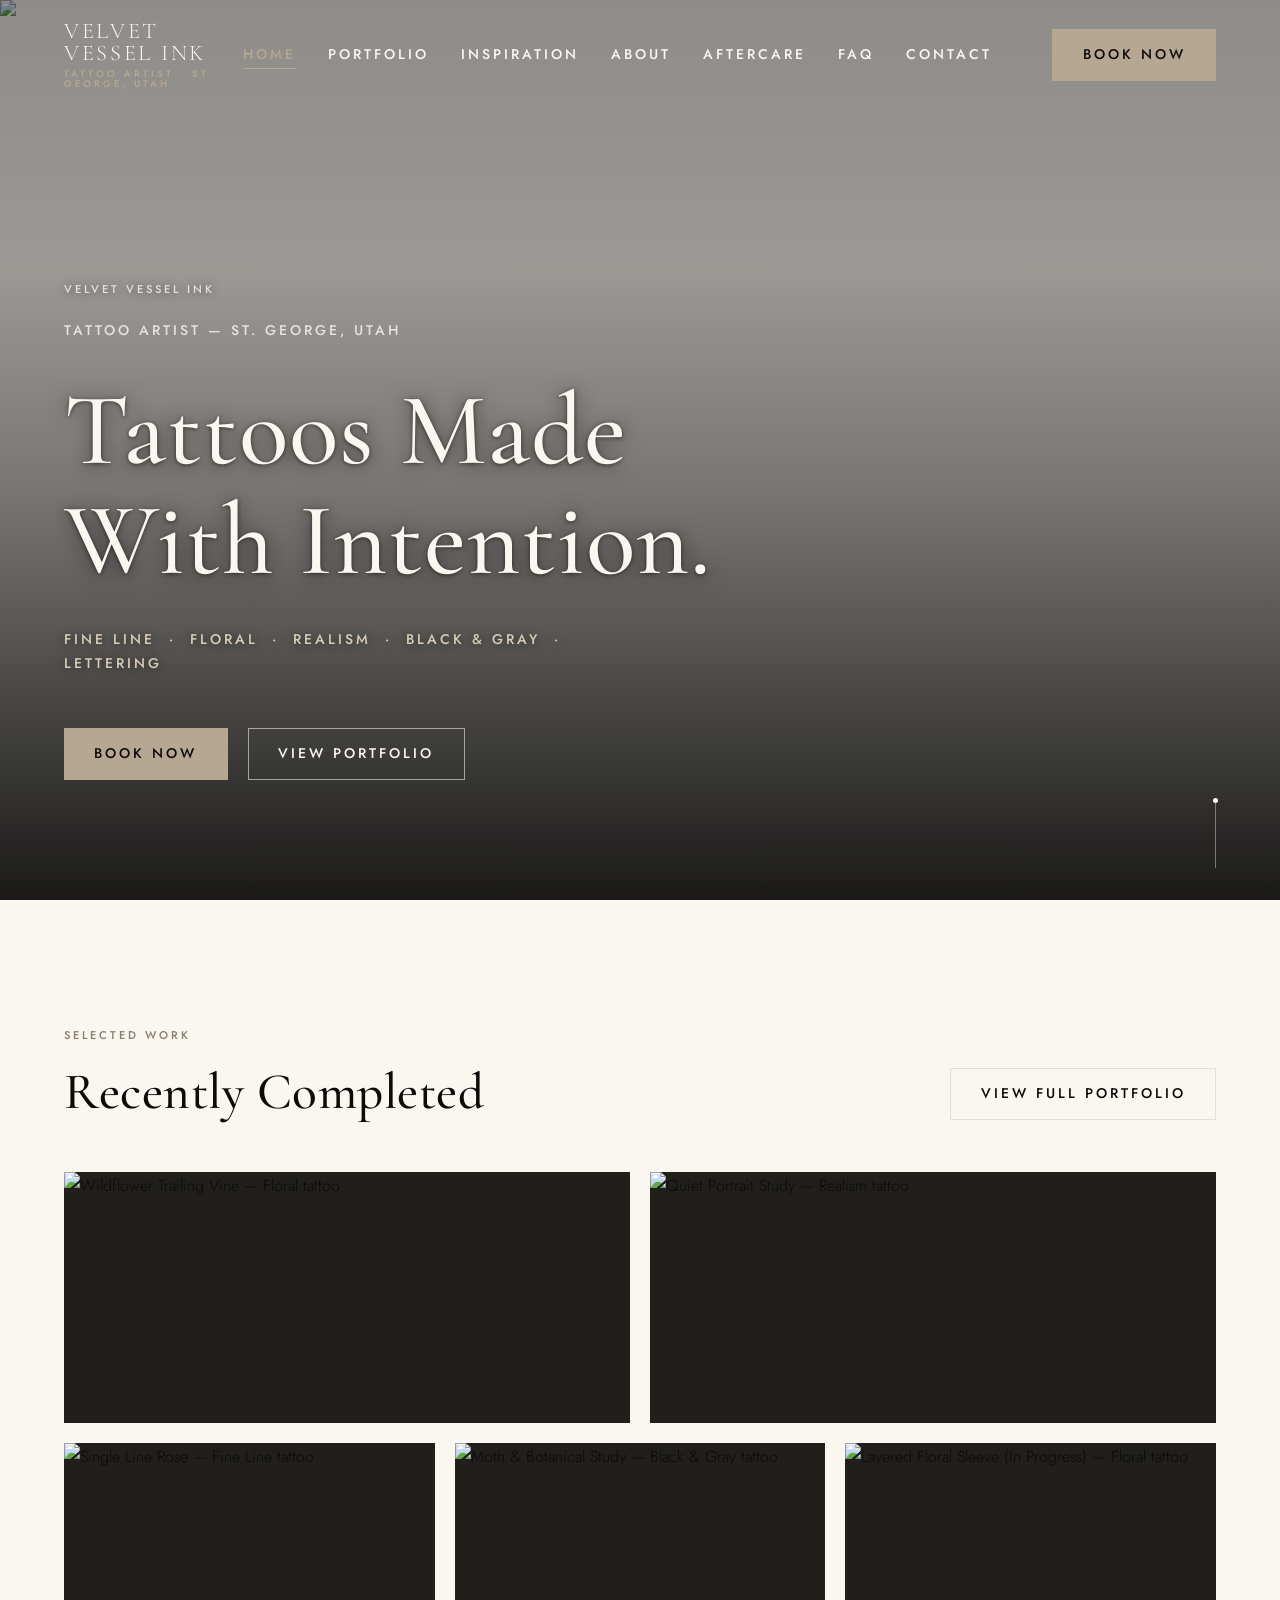
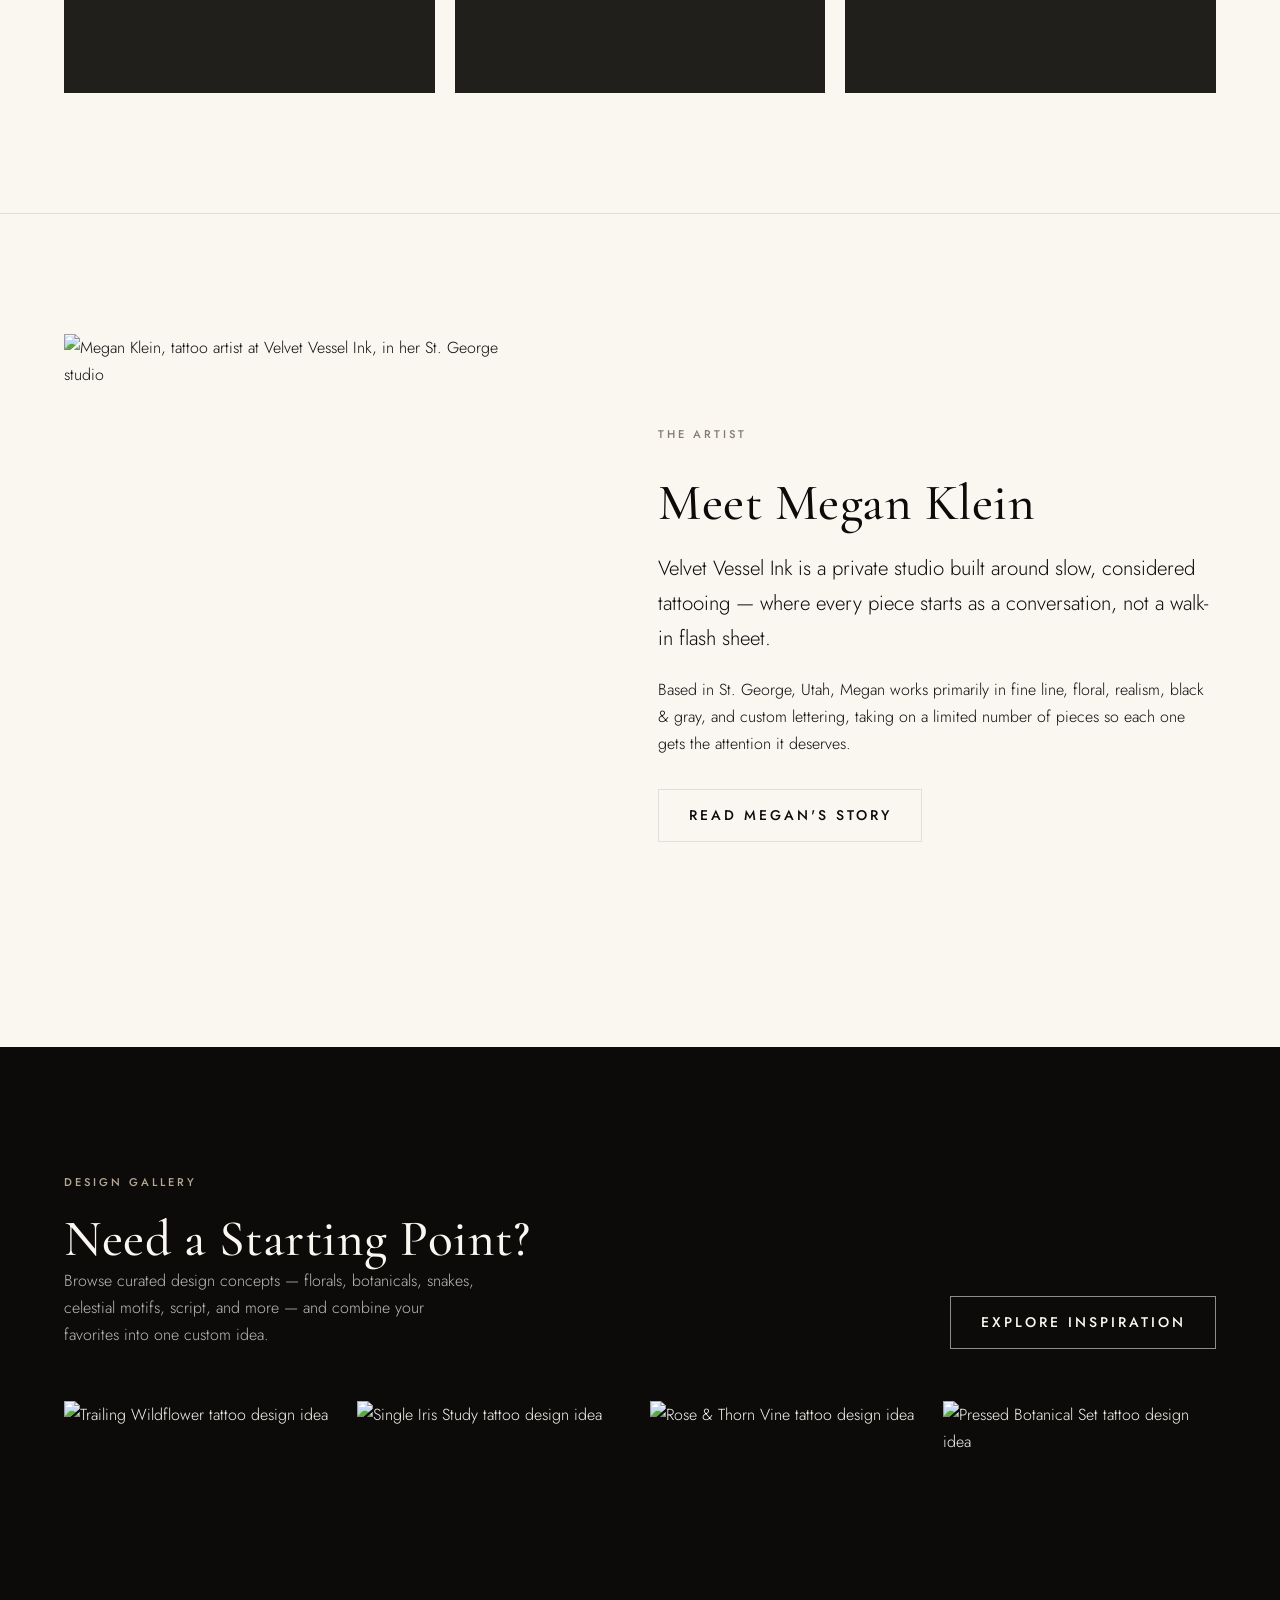
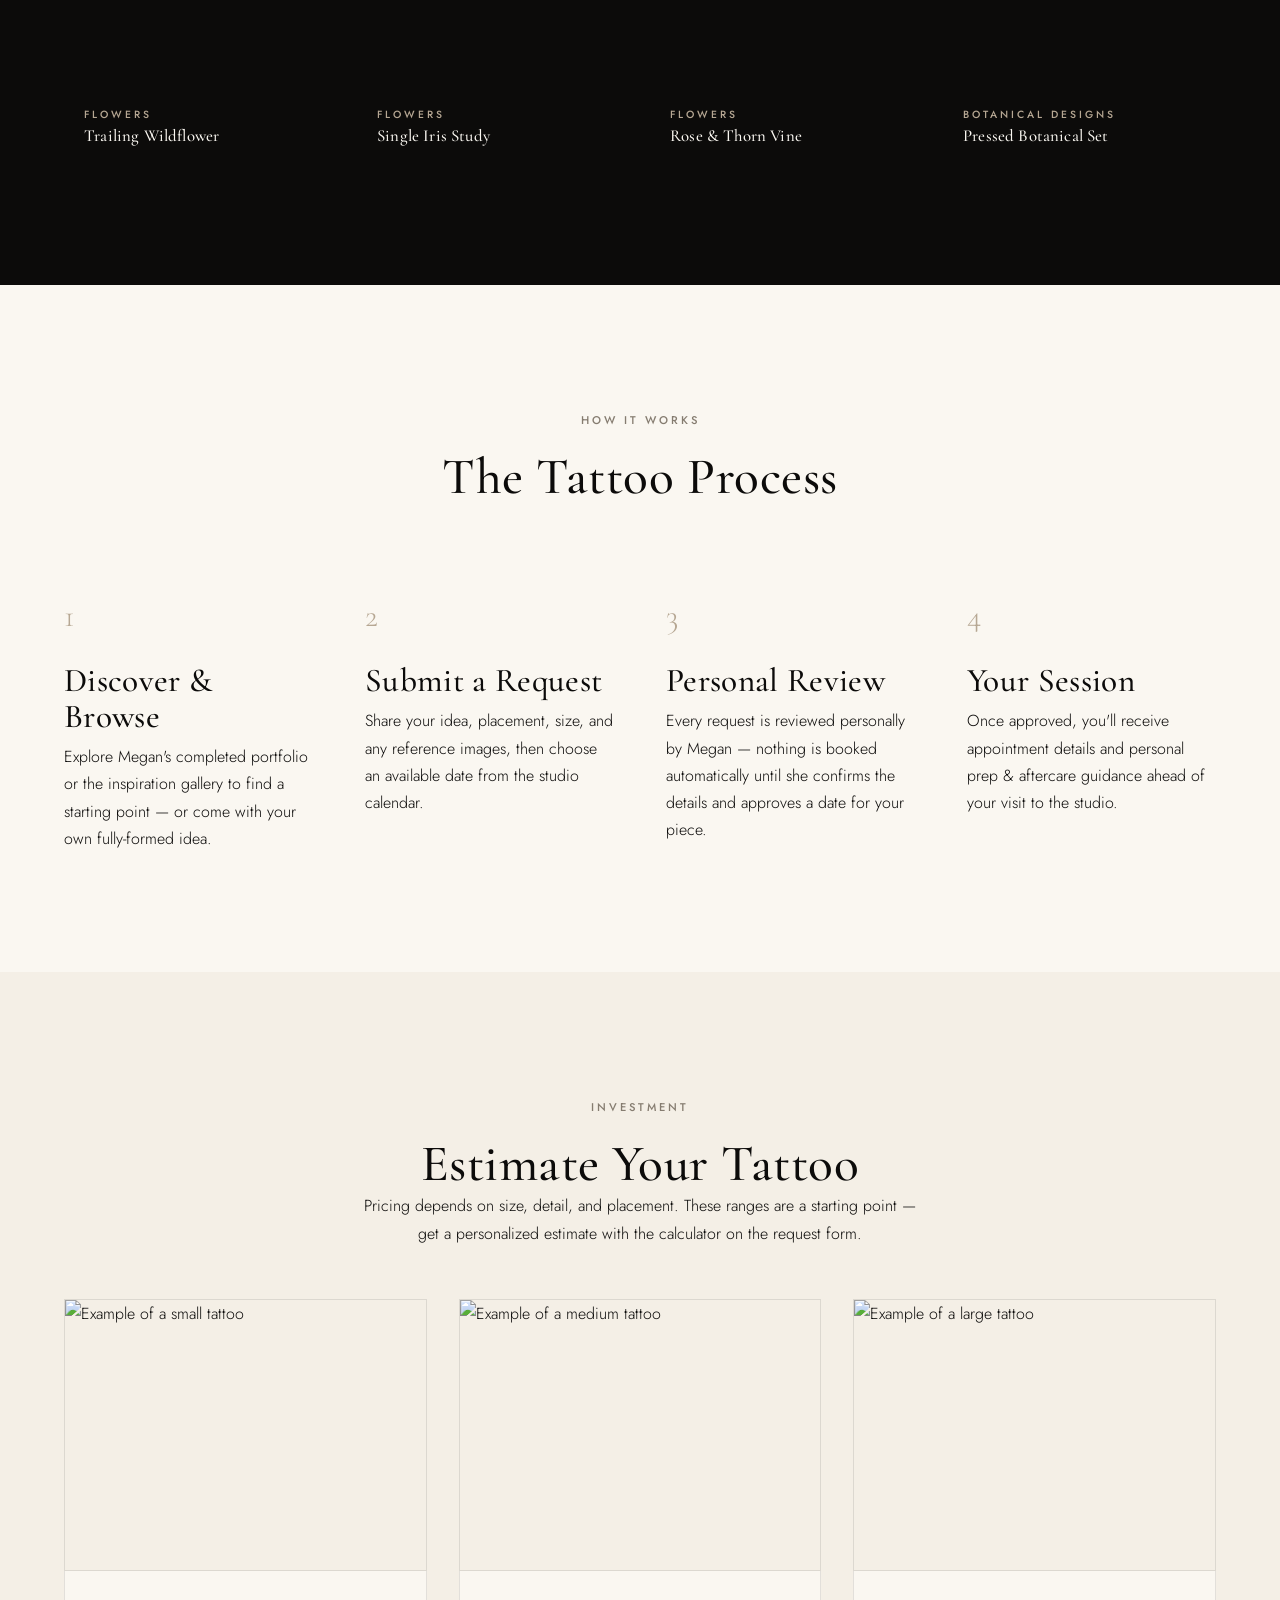
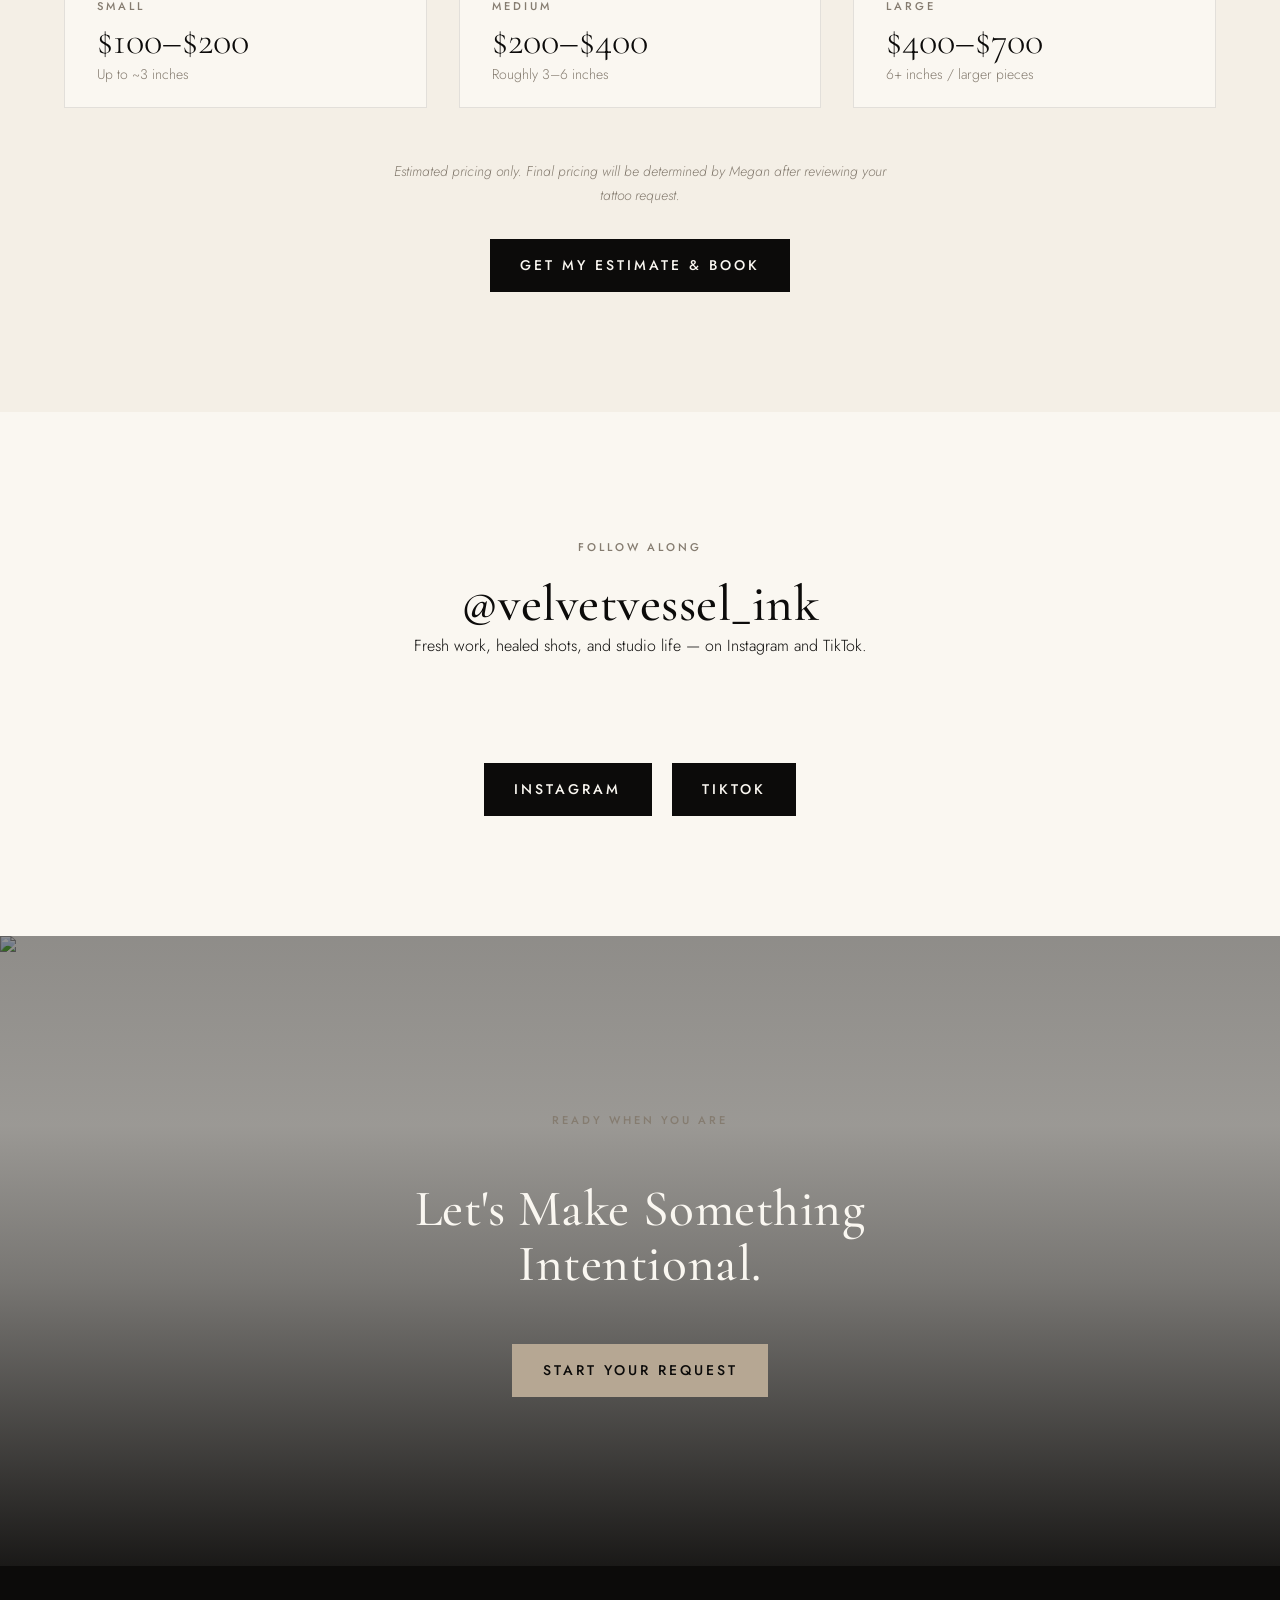
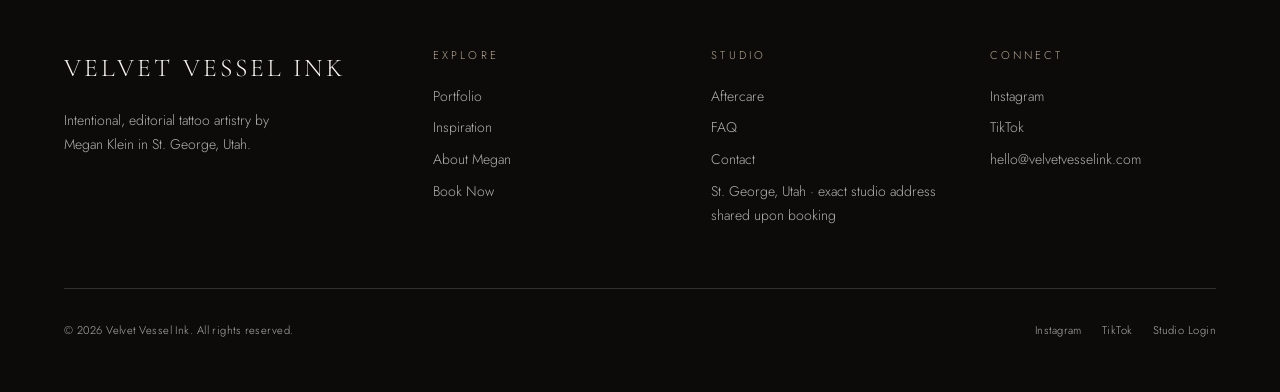
==== commit 14939a8d: "updates" ====
--- a/index.html
+++ b/index.html
@@ -49,7 +49,7 @@
           <p class="eyebrow">Selected Work</p>
           <h2>Recently Completed</h2>
         </div>
-        <a href="portfolio.html" class="btn-ghost">View Full Portfolio &rarr;</a>
+        <a href="portfolio.html" class="btn btn-outline-dark">View Full Portfolio</a>
       </div>
       <div class="featured-grid" id="featured-grid" aria-live="polite">
         <div class="loading-state"><div class="spinner"></div>Loading portfolio&hellip;</div>
@@ -68,7 +68,7 @@
         <h2>Meet Megan Klein</h2>
         <p class="lead">Velvet Vessel Ink is a private studio built around slow, considered tattooing &mdash; where every piece starts as a conversation, not a walk-in flash sheet.</p>
         <p>Based in St. George, Utah, Megan works primarily in fine line, floral, realism, black &amp; gray, and custom lettering, taking on a limited number of pieces so each one gets the attention it deserves.</p>
-        <a href="about.html" class="btn-ghost">Read Megan's Story &rarr;</a>
+        <a href="about.html" class="btn btn-outline-dark">Read Megan's Story</a>
       </div>
     </div>
   </section>
@@ -99,22 +99,22 @@
       </div>
       <ol class="process-steps">
         <li class="reveal">
-          <span class="process-num">01</span>
+          <span class="process-num">1</span>
           <h3>Discover &amp; Browse</h3>
           <p>Explore Megan's completed portfolio or the inspiration gallery to find a starting point &mdash; or come with your own fully-formed idea.</p>
         </li>
         <li class="reveal">
-          <span class="process-num">02</span>
+          <span class="process-num">2</span>
           <h3>Submit a Request</h3>
           <p>Share your idea, placement, size, and any reference images, then choose an available date from the studio calendar.</p>
         </li>
         <li class="reveal">
-          <span class="process-num">03</span>
-          <h3>Megan Reviews</h3>
-          <p>Every request is reviewed personally &mdash; no automatic booking. Megan confirms details and approves a date that works for your piece.</p>
+          <span class="process-num">3</span>
+          <h3>Personal Review</h3>
+          <p>Every request is reviewed personally by Megan &mdash; nothing is booked automatically until she confirms the details and approves a date for your piece.</p>
         </li>
         <li class="reveal">
-          <span class="process-num">04</span>
+          <span class="process-num">4</span>
           <h3>Your Session</h3>
           <p>Once approved, you'll receive appointment details and personal prep &amp; aftercare guidance ahead of your visit to the studio.</p>
         </li>
@@ -143,7 +143,7 @@
     <div class="container">
       <div class="section-head section-head--center">
         <p class="eyebrow">Follow Along</p>
-        <h2>@velvetvesselink</h2>
+        <h2><a href="#" data-instagram-link target="_blank" rel="noopener">@velvetvessel_ink</a></h2>
         <p>Fresh work, healed shots, and studio life &mdash; on Instagram and TikTok.</p>
       </div>
       <div class="social-grid" id="social-grid"></div>
--- a/css/base.css
+++ b/css/base.css
@@ -91,7 +91,8 @@
   display: inline-block;
   font-family: var(--font-sans);
   font-size: var(--fs-tiny);
-  letter-spacing: var(--ls-eyebrow);
+  font-weight: 500;
+  letter-spacing: 3px;
   text-transform: uppercase;
   color: var(--text-muted);
   margin-bottom: var(--space-sm);
@@ -105,6 +106,9 @@
 .section-head--center {
   margin-inline: auto;
   text-align: center;
+}
+.section-head--center p {
+  margin-inline: auto;
 }
 
 .hr {
@@ -144,7 +148,8 @@
   padding: 0.95em 2.1em;
   font-family: var(--font-sans);
   font-size: var(--fs-small);
-  letter-spacing: var(--ls-wide);
+  font-weight: 500;
+  letter-spacing: 3px;
   text-transform: uppercase;
   border: 1px solid currentColor;
   background: transparent;
@@ -252,7 +257,8 @@
 }
 .brand-sub {
   font-size: 0.6rem;
-  letter-spacing: 0.2em;
+  font-weight: 500;
+  letter-spacing: 3px;
   text-transform: uppercase;
   color: var(--c-taupe);
   margin-top: 0.35rem;
@@ -291,7 +297,8 @@
   align-items: center;
   gap: var(--space-md);
   font-size: var(--fs-small);
-  letter-spacing: var(--ls-wide);
+  font-weight: 500;
+  letter-spacing: 3px;
   text-transform: uppercase;
 }
 .nav-links a {
--- a/css/home.css
+++ b/css/home.css
@@ -26,7 +26,7 @@
 .hero-scrim {
   position: absolute;
   inset: 0;
-  background: linear-gradient(180deg, rgba(12,11,10,0.35) 0%, rgba(12,11,10,0.25) 40%, rgba(12,11,10,0.88) 100%);
+  background: linear-gradient(180deg, rgba(12,11,10,0.45) 0%, rgba(12,11,10,0.4) 30%, rgba(12,11,10,0.55) 55%, rgba(12,11,10,0.94) 100%);
 }
 .hero-content {
   position: relative;
@@ -34,9 +34,14 @@
   padding-bottom: var(--space-2xl);
   padding-top: 9rem;
 }
+.hero .eyebrow {
+  color: rgba(250,247,241,0.8);
+  text-shadow: 0 1px 8px rgba(12,11,10,0.5);
+}
 .hero-kicker {
   font-size: var(--fs-small);
-  letter-spacing: var(--ls-wide);
+  font-weight: 500;
+  letter-spacing: 3px;
   text-transform: uppercase;
   color: rgba(250,247,241,0.8);
   margin-bottom: var(--space-md);
@@ -45,13 +50,16 @@
   font-size: var(--fs-display);
   max-width: 16ch;
   margin-bottom: var(--space-md);
+  text-shadow: 0 2px 20px rgba(12,11,10,0.55), 0 1px 4px rgba(12,11,10,0.6);
 }
 .hero-specialties {
   font-family: var(--font-sans);
   font-size: var(--fs-small);
-  letter-spacing: 0.06em;
+  font-weight: 500;
+  letter-spacing: 3px;
   text-transform: uppercase;
-  color: var(--c-taupe);
+  color: var(--c-beige);
+  text-shadow: 0 1px 8px rgba(12,11,10,0.6);
   margin-bottom: var(--space-lg);
 }
 .hero-actions { display: flex; gap: var(--space-sm); flex-wrap: wrap; }
@@ -86,11 +94,12 @@
   align-items: flex-end;
   gap: var(--space-md);
   flex-wrap: wrap;
+  max-width: none;
 }
 .featured-grid {
   display: grid;
   grid-template-columns: repeat(6, 1fr);
-  grid-auto-rows: 14vw;
+  grid-auto-rows: 9vw;
   gap: var(--space-sm);
 }
 .feature-card {
@@ -120,22 +129,24 @@
 .feature-card-caption .tag { border-color: rgba(250,247,241,0.4); color: var(--c-offwhite); margin-bottom: 0.4rem; }
 .feature-card-caption h3 { font-size: 1.2rem; }
 
-.feature-card:nth-child(6n+1) { grid-column: span 3; grid-row: span 2; }
-.feature-card:nth-child(6n+2) { grid-column: span 3; grid-row: span 3; }
-.feature-card:nth-child(6n+3) { grid-column: span 3; grid-row: span 2; margin-top: 2vw; }
-.feature-card:nth-child(6n+4) { grid-column: span 2; grid-row: span 2; }
-.feature-card:nth-child(6n+5) { grid-column: span 2; grid-row: span 2; }
-.feature-card:nth-child(6n+6) { grid-column: span 2; grid-row: span 2; }
+.feature-card:nth-child(5n+1) { grid-column: span 3; grid-row: span 2; }
+.feature-card:nth-child(5n+2) { grid-column: span 3; grid-row: span 2; }
+.feature-card:nth-child(5n+3) { grid-column: span 2; grid-row: span 2; }
+.feature-card:nth-child(5n+4) { grid-column: span 2; grid-row: span 2; }
+.feature-card:nth-child(5n+5) { grid-column: span 2; grid-row: span 2; }
 
 @media (max-width: 960px) {
-  .featured-grid { grid-template-columns: repeat(2, 1fr); grid-auto-rows: 46vw; }
+  .featured-grid { grid-template-columns: repeat(2, 1fr); grid-auto-rows: 34vw; }
   .feature-card { grid-column: span 1 !important; grid-row: span 1 !important; margin-top: 0 !important; }
 }
 @media (max-width: 560px) {
-  .featured-grid { grid-template-columns: 1fr; grid-auto-rows: 90vw; }
+  .featured-grid { grid-template-columns: 1fr; grid-auto-rows: 64vw; }
 }
 
 /* ---------- About preview ---------- */
+.about-preview {
+  border-top: var(--border-hairline);
+}
 .about-preview-grid {
   display: grid;
   grid-template-columns: 0.85fr 1fr;
@@ -178,7 +189,7 @@
   gap: var(--space-lg);
   counter-reset: step;
 }
-.process-steps li { border-top: var(--border-hairline); padding-top: var(--space-md); }
+.process-steps li { padding-top: var(--space-md); }
 .process-num {
   display: block;
   font-family: var(--font-serif);
@@ -197,38 +208,101 @@
   gap: var(--space-md);
 }
 .price-card {
+  display: flex;
+  flex-direction: column;
+}
+.price-card-image {
+  aspect-ratio: 4 / 3;
+  overflow: hidden;
+  border: var(--border-hairline);
+}
+.price-card-image img {
+  width: 100%;
+  height: 100%;
+  object-fit: cover;
+}
+.price-card-body {
   background: var(--c-offwhite);
   border: var(--border-hairline);
-  padding: var(--space-lg) var(--space-md);
-  text-align: center;
-}
-.price-card .eyebrow { margin-bottom: var(--space-2xs); }
-.price-card .price-range {
+  border-top: none;
+  padding: var(--space-sm) var(--space-md);
+  text-align: left;
+}
+.price-card-body .eyebrow { margin-bottom: var(--space-3xs); }
+.price-card-body .price-range {
   font-family: var(--font-serif);
   font-size: 2.4rem;
-  margin-block: var(--space-2xs);
-}
-.price-card p.desc { font-size: var(--fs-small); color: var(--text-muted); margin-inline: auto; }
+  line-height: 1;
+  margin-block: 0.15rem;
+}
+.price-card-body p.desc { font-size: var(--fs-small); color: var(--text-muted); }
 .pricing-note {
   text-align: center;
   font-size: var(--fs-small);
   color: var(--text-muted);
   font-style: italic;
   margin-top: var(--space-lg);
+  margin-inline: auto;
 }
 .pricing-cta { text-align: center; margin-top: var(--space-md); }
 @media (max-width: 760px) { .pricing-grid { grid-template-columns: 1fr; } }
 
 /* ---------- Social ---------- */
+.social-section h2 a { transition: opacity var(--dur-fast) var(--ease-editorial); }
+.social-section h2 a:hover { opacity: 0.7; }
 .social-grid {
   display: grid;
-  grid-template-columns: repeat(5, 1fr);
+  grid-template-columns: repeat(3, 1fr);
+  gap: var(--space-md);
+  margin-bottom: var(--space-lg);
+}
+.social-card {
+  border-radius: 14px;
+  overflow: hidden;
+  background: var(--c-black);
+  box-shadow: 0 18px 40px rgba(12, 11, 10, 0.14);
+}
+.social-card-media { aspect-ratio: 4 / 3; overflow: hidden; }
+.social-card-media img {
+  width: 100%;
+  height: 100%;
+  object-fit: cover;
+  transition: transform var(--dur-slow) var(--ease-editorial);
+}
+.social-card:hover .social-card-media img { transform: scale(1.06); }
+.social-card-caption {
+  display: flex;
+  align-items: center;
   gap: var(--space-2xs);
-  margin-bottom: var(--space-lg);
-}
-.social-grid img { aspect-ratio: 1; object-fit: cover; width: 100%; }
+  padding: var(--space-xs) var(--space-sm);
+  background: var(--c-black);
+}
+.social-card-logo {
+  flex-shrink: 0;
+  width: 30px;
+  height: 30px;
+  border-radius: 50%;
+  overflow: hidden;
+  border: 1px solid rgba(250, 247, 241, 0.3);
+}
+.social-card-logo img { width: 100%; height: 100%; object-fit: cover; }
+.social-card-handle {
+  flex: 1;
+  font-family: var(--font-sans);
+  font-size: var(--fs-small);
+  font-weight: 500;
+  color: var(--c-offwhite);
+}
+.social-card-ig-icon {
+  flex-shrink: 0;
+  width: 20px;
+  height: 20px;
+  color: rgba(250, 247, 241, 0.85);
+}
+.social-card-ig-icon svg { width: 100%; height: 100%; }
 .social-links { display: flex; justify-content: center; gap: var(--space-sm); }
-@media (max-width: 760px) { .social-grid { grid-template-columns: repeat(3, 1fr); } }
+@media (max-width: 860px) { .social-grid { grid-template-columns: repeat(2, 1fr); } }
+@media (max-width: 560px) { .social-grid { grid-template-columns: 1fr; } }
 
 /* ---------- Final CTA ---------- */
 .final-cta {
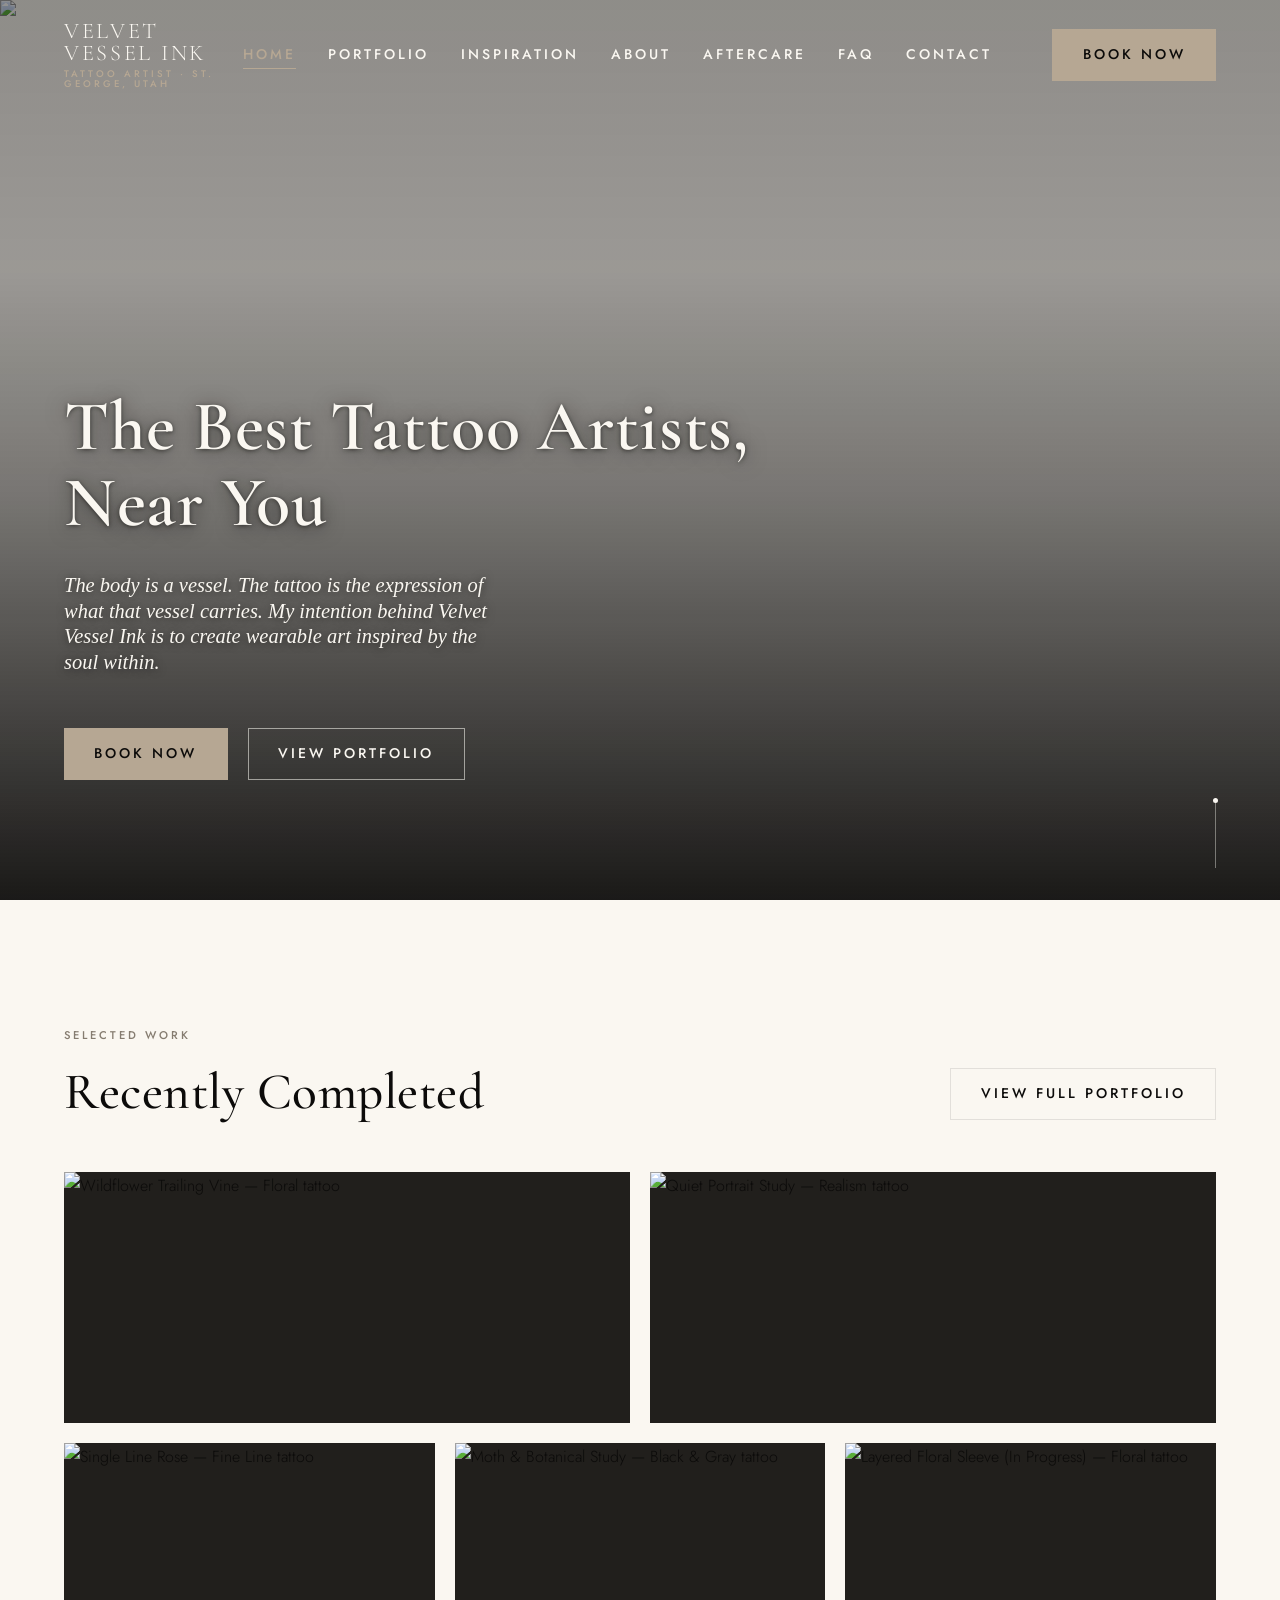
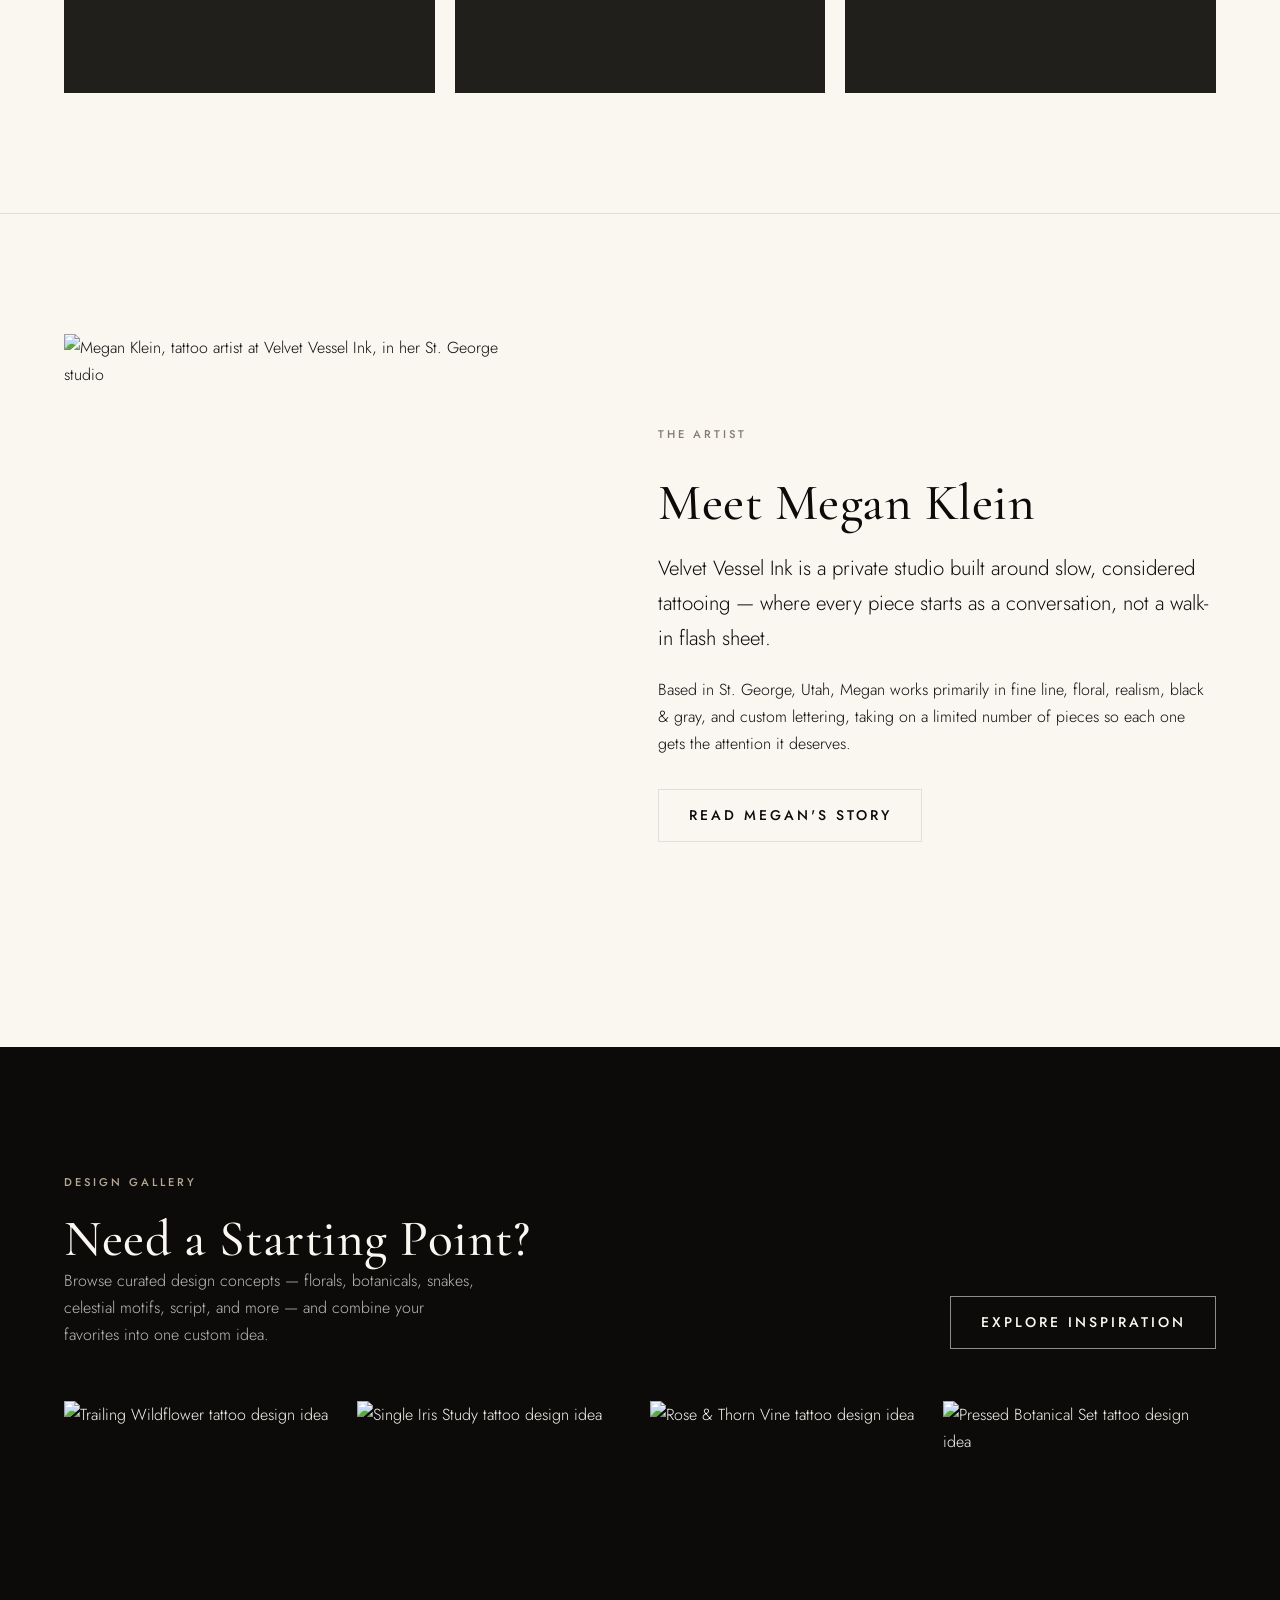
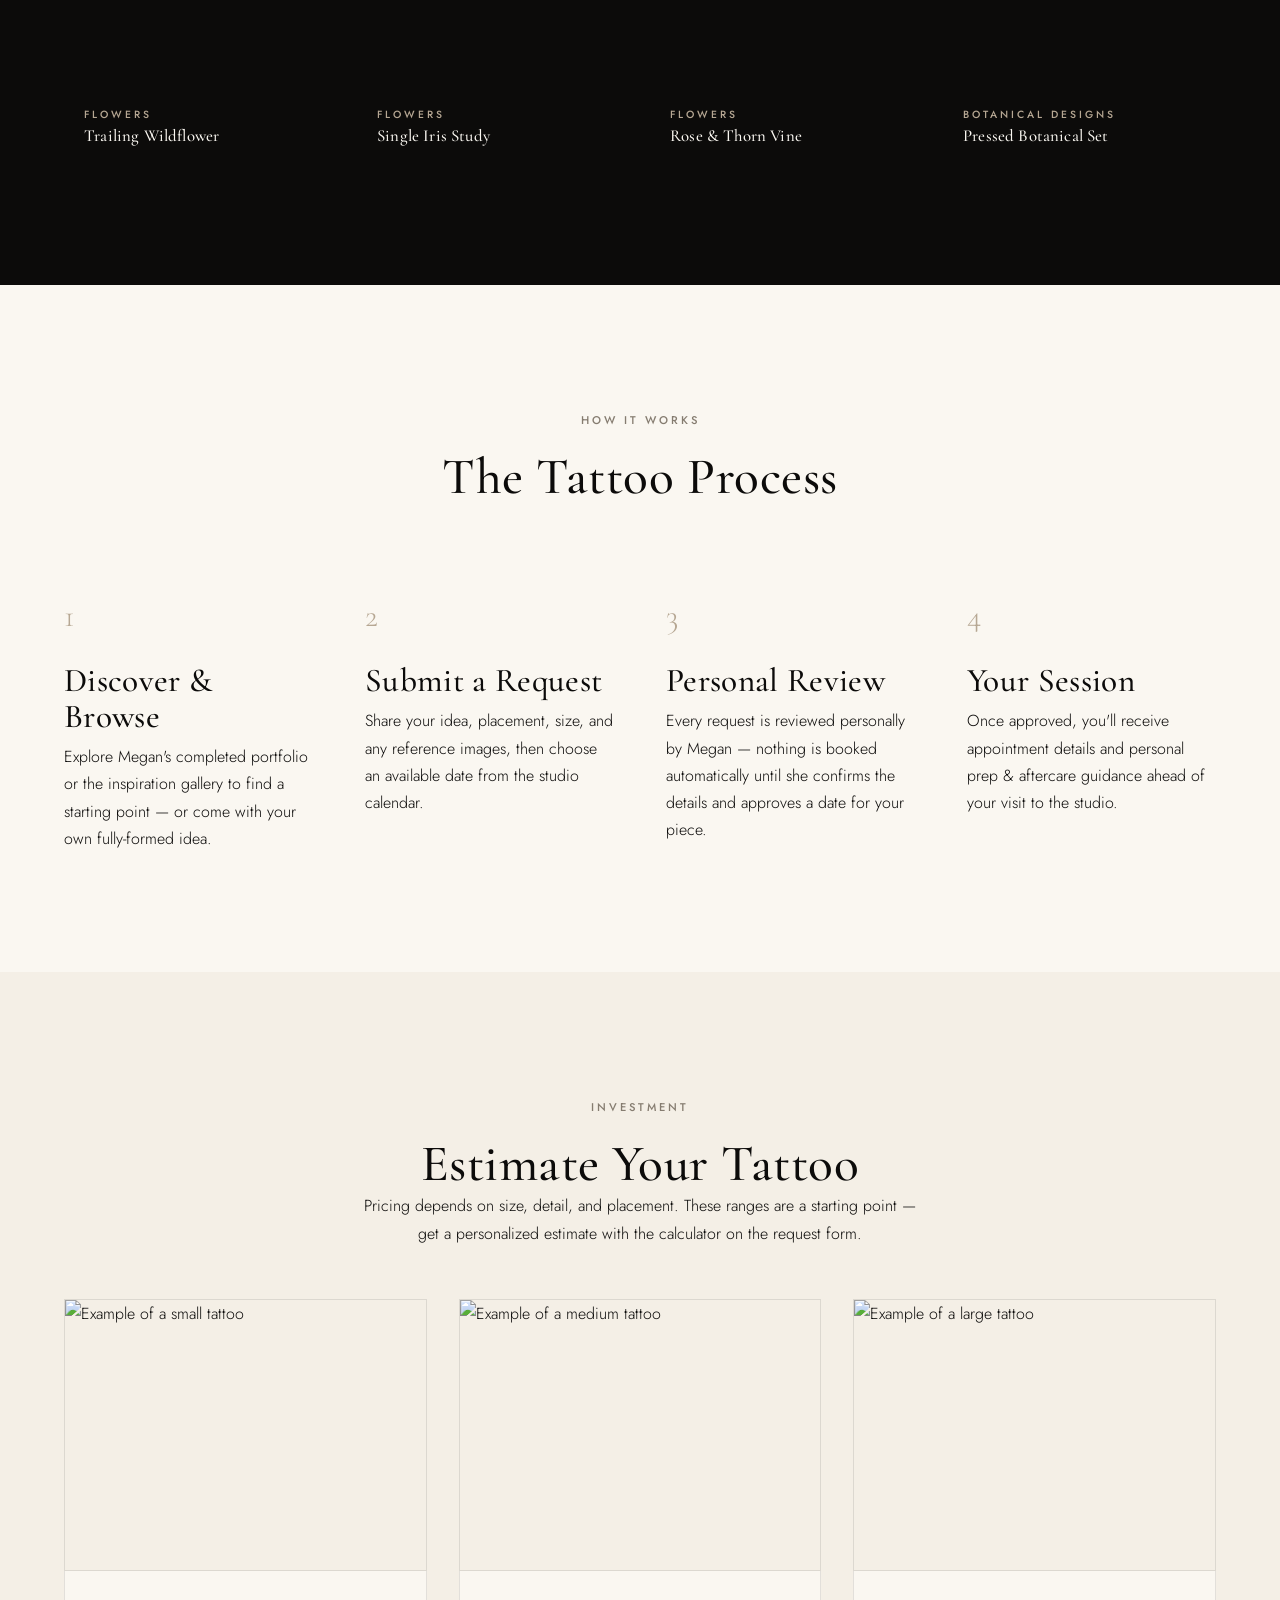
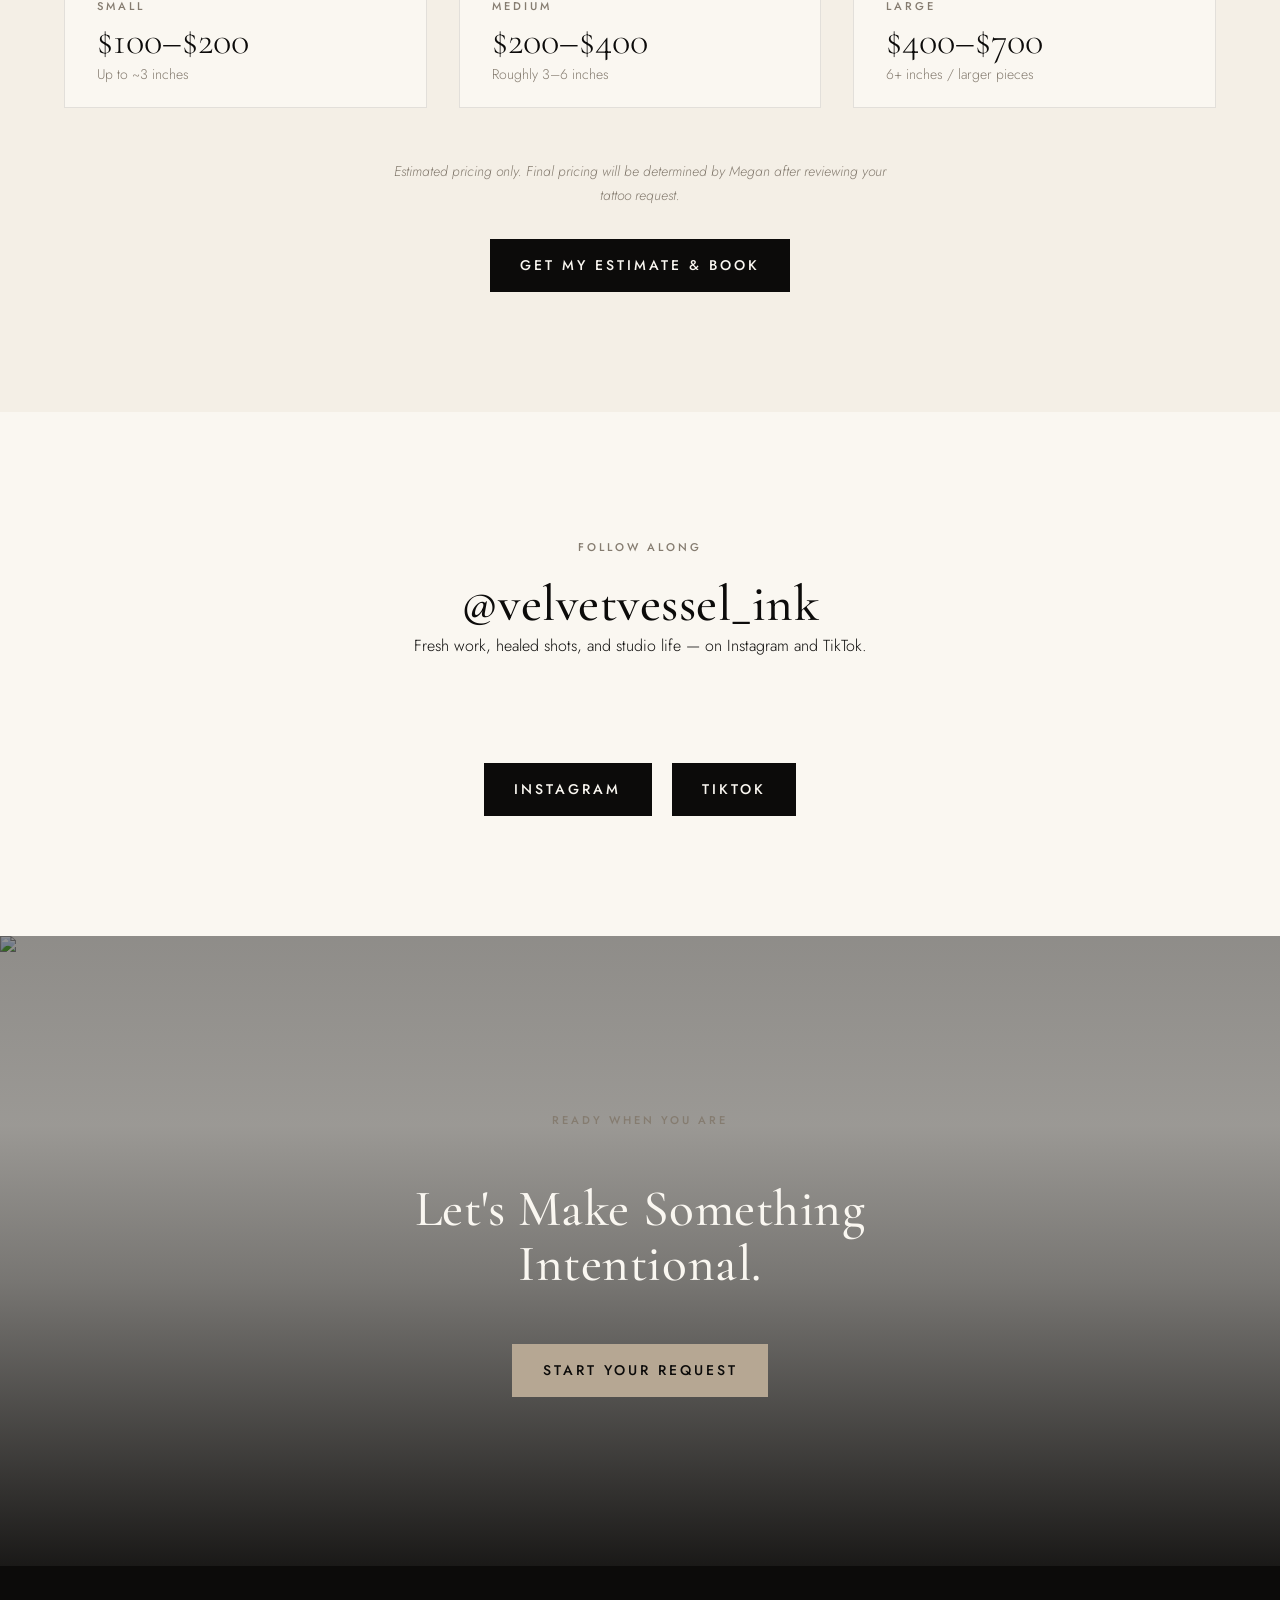
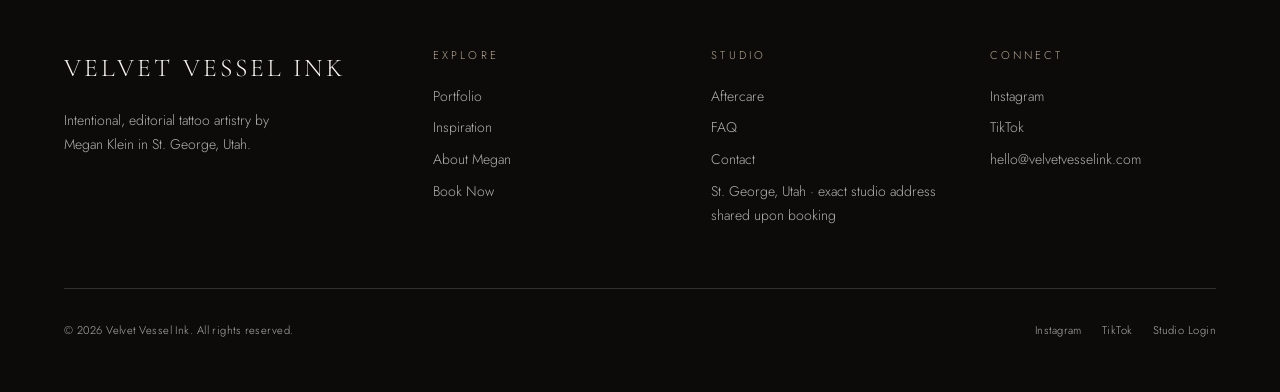
==== commit daeb5539: "updated message" ====
--- a/index.html
+++ b/index.html
@@ -27,10 +27,8 @@
       <div class="hero-scrim" aria-hidden="true"></div>
     </div>
     <div class="hero-content container">
-      <p class="eyebrow reveal">Velvet Vessel Ink</p>
-      <p class="hero-kicker reveal">Tattoo Artist &mdash; St. George, Utah</p>
-      <h1 class="hero-headline reveal">Tattoos Made<br>With Intention.</h1>
-      <p class="hero-specialties reveal">Fine Line &nbsp;&middot;&nbsp; Floral &nbsp;&middot;&nbsp; Realism &nbsp;&middot;&nbsp; Black &amp; Gray &nbsp;&middot;&nbsp; Lettering</p>
+      <h1 class="hero-headline reveal">The Best Tattoo Artists,<br>Near You</h1>
+      <p class="hero-lead reveal">The body is a vessel. The tattoo is the expression of what that vessel carries. My intention behind Velvet Vessel Ink is to create wearable art inspired by the soul within.</p>
       <div class="hero-actions reveal">
         <a href="booking.html" class="btn btn-accent">Book Now</a>
         <a href="portfolio.html" class="btn btn-outline-light">View Portfolio</a>
--- a/css/home.css
+++ b/css/home.css
@@ -34,31 +34,20 @@
   padding-bottom: var(--space-2xl);
   padding-top: 9rem;
 }
-.hero .eyebrow {
-  color: rgba(250,247,241,0.8);
-  text-shadow: 0 1px 8px rgba(12,11,10,0.5);
-}
-.hero-kicker {
-  font-size: var(--fs-small);
-  font-weight: 500;
-  letter-spacing: 3px;
-  text-transform: uppercase;
-  color: rgba(250,247,241,0.8);
-  margin-bottom: var(--space-md);
-}
 .hero-headline {
-  font-size: var(--fs-display);
-  max-width: 16ch;
+  font-size: clamp(2.75rem, 5.5vw, 5rem);
+  font-weight: 600;
+  max-width: 32ch;
   margin-bottom: var(--space-md);
   text-shadow: 0 2px 20px rgba(12,11,10,0.55), 0 1px 4px rgba(12,11,10,0.6);
 }
-.hero-specialties {
-  font-family: var(--font-sans);
-  font-size: var(--fs-small);
-  font-weight: 500;
-  letter-spacing: 3px;
-  text-transform: uppercase;
-  color: var(--c-beige);
+.hero-lead {
+  font-family: var(--font-serif);
+  font-style: italic;
+  font-size: var(--fs-lead);
+  line-height: var(--lh-snug);
+  max-width: 42ch;
+  color: var(--c-offwhite);
   text-shadow: 0 1px 8px rgba(12,11,10,0.6);
   margin-bottom: var(--space-lg);
 }
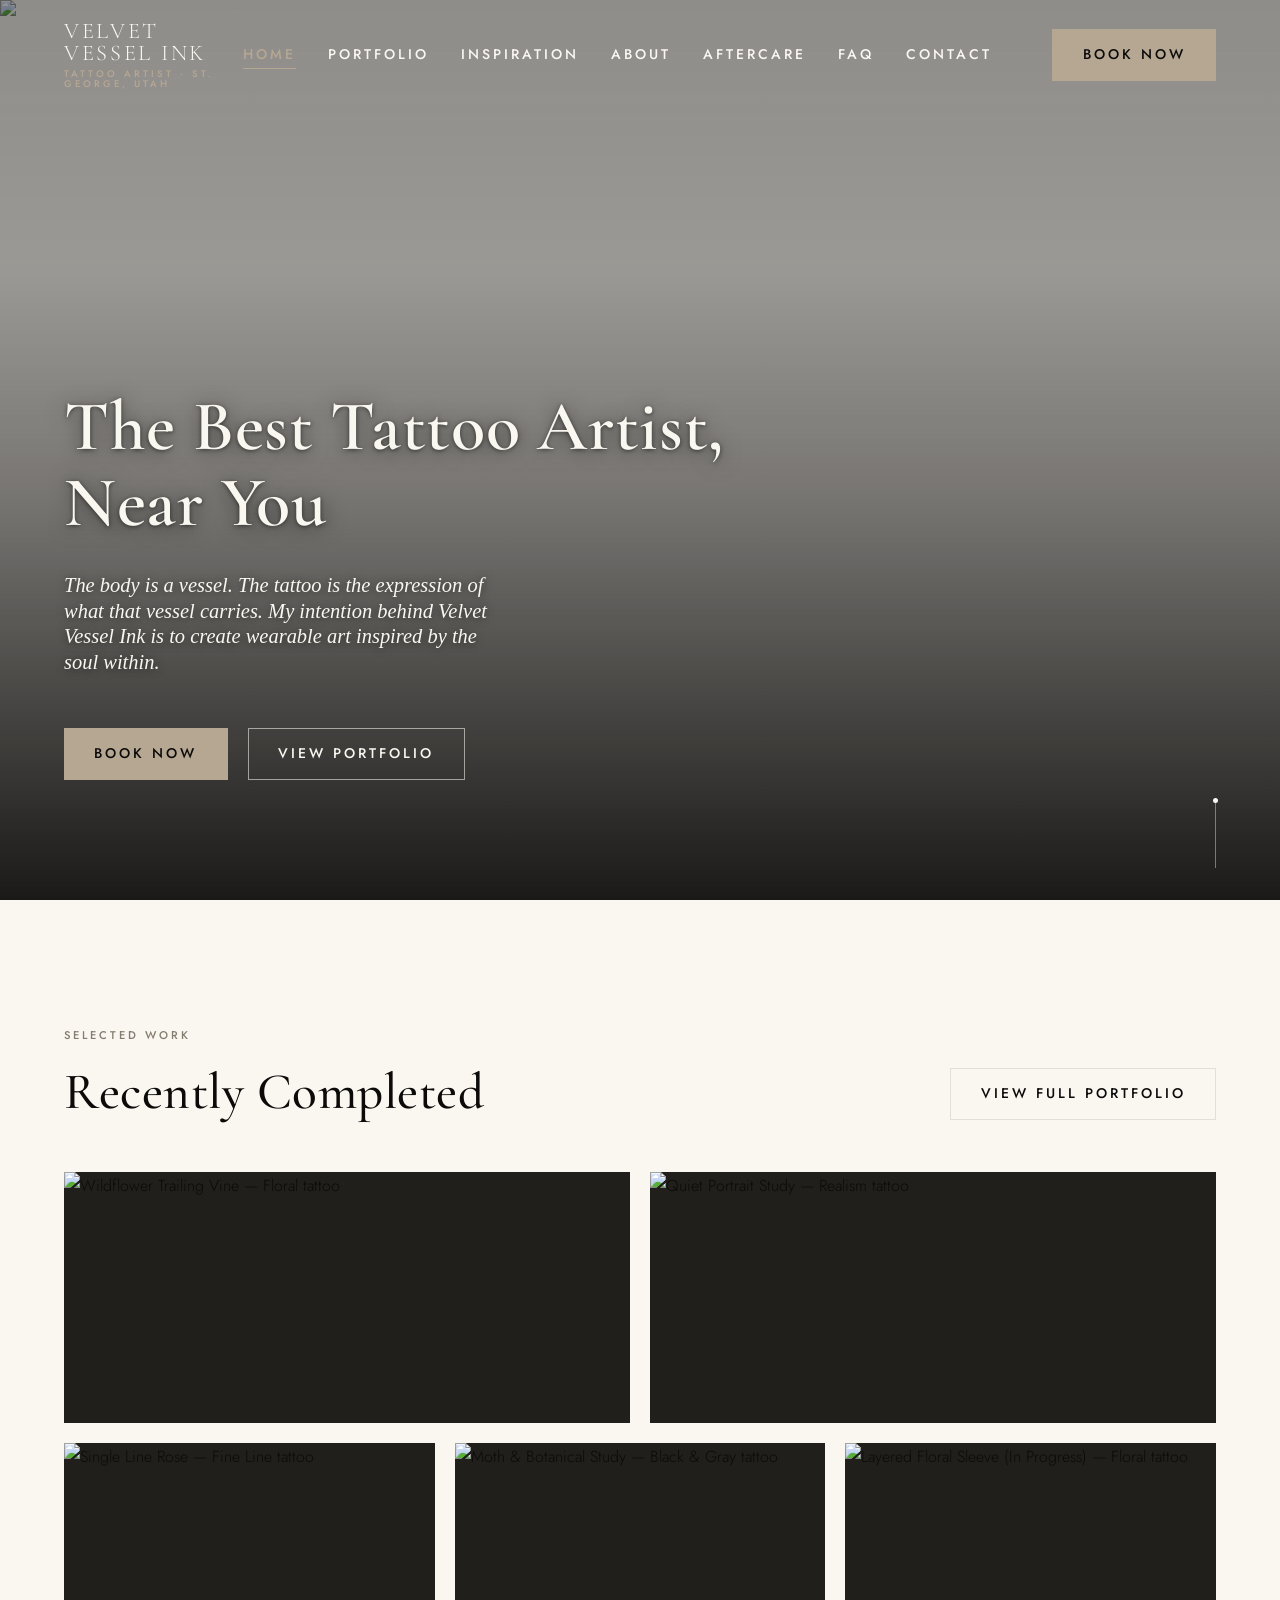
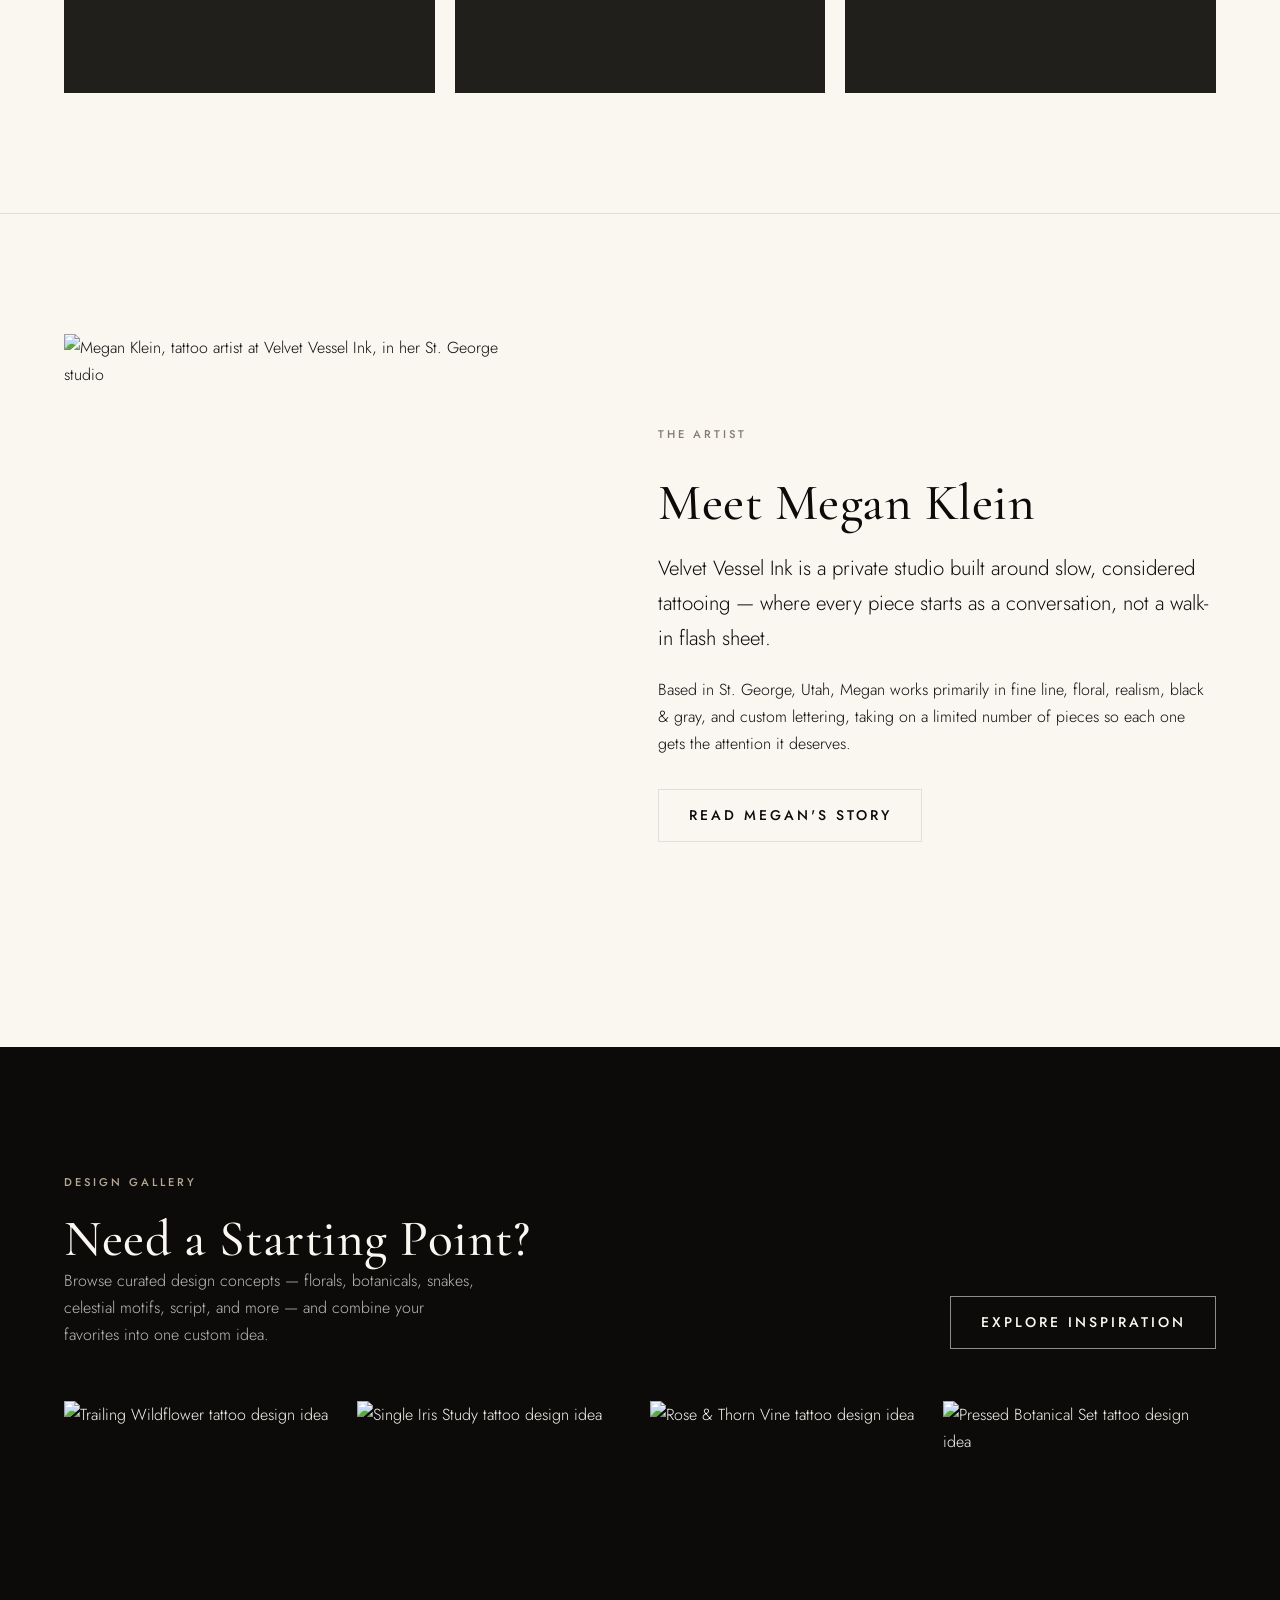
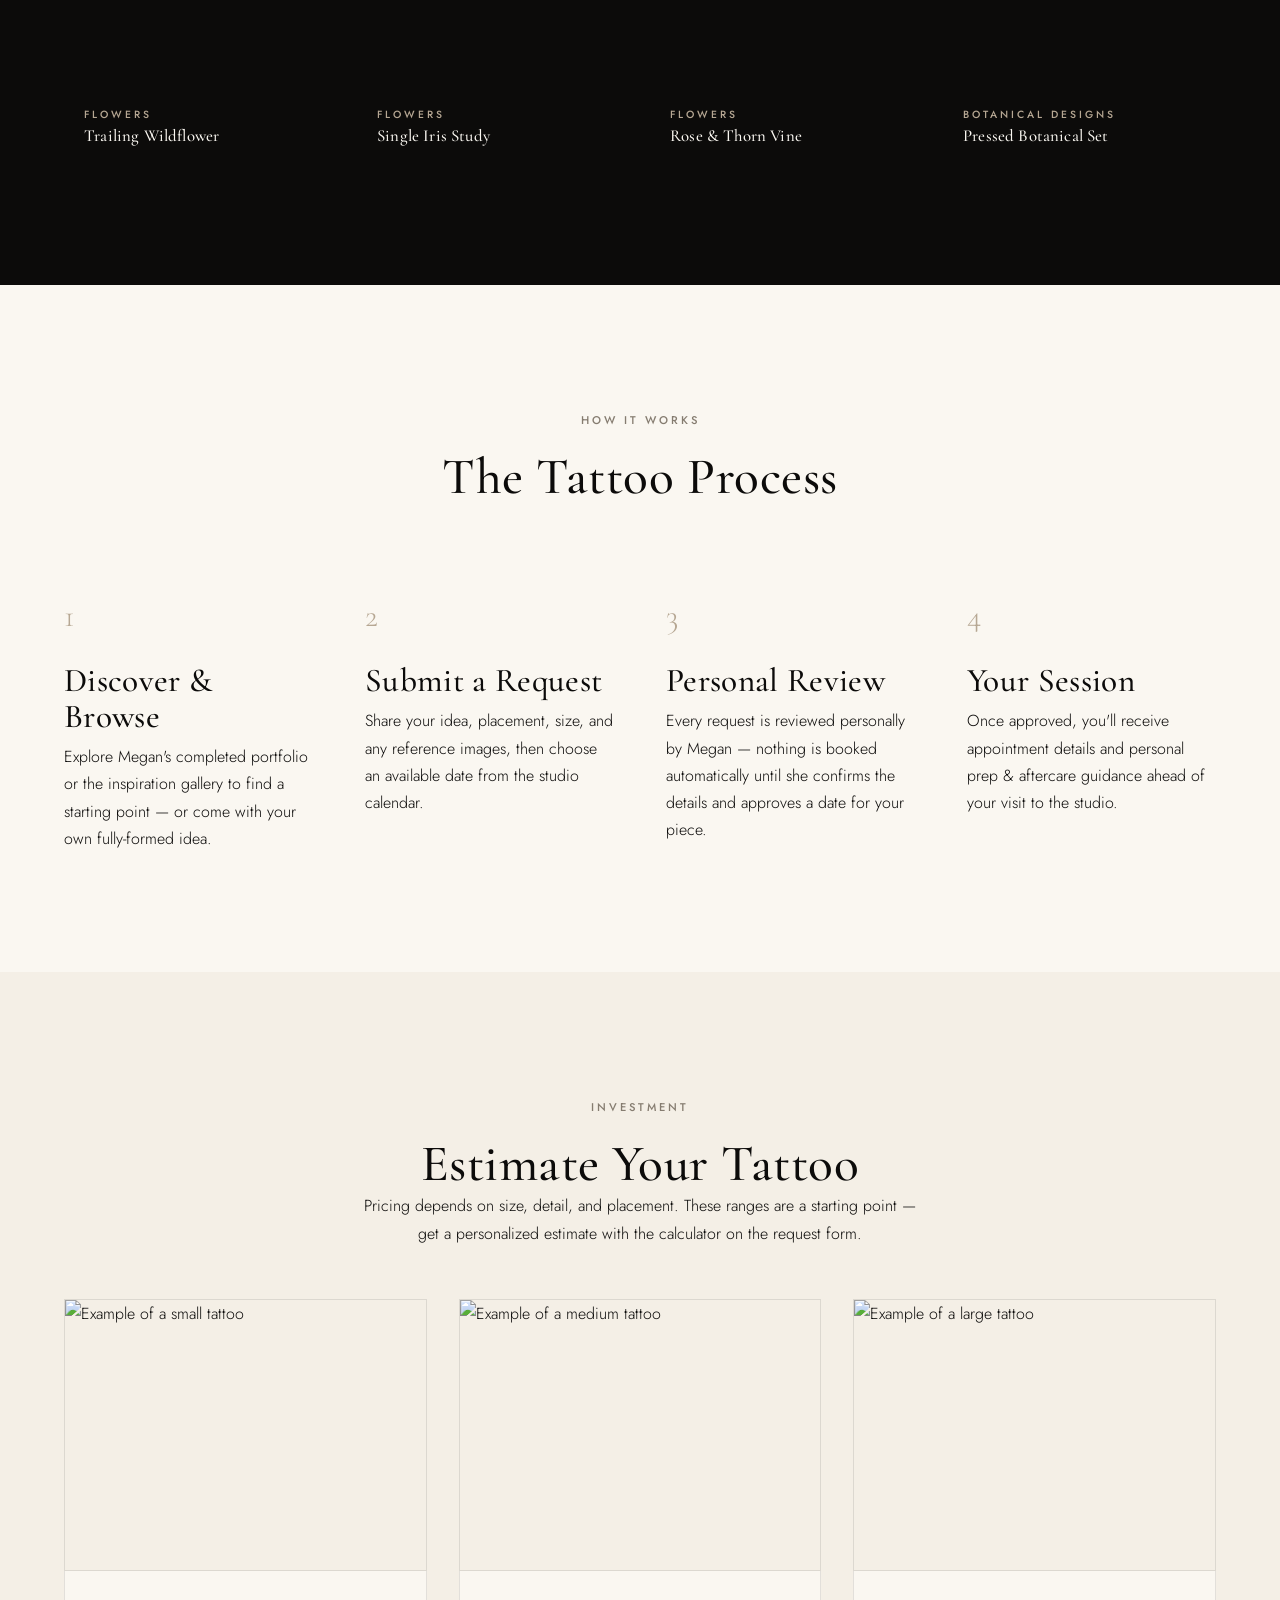
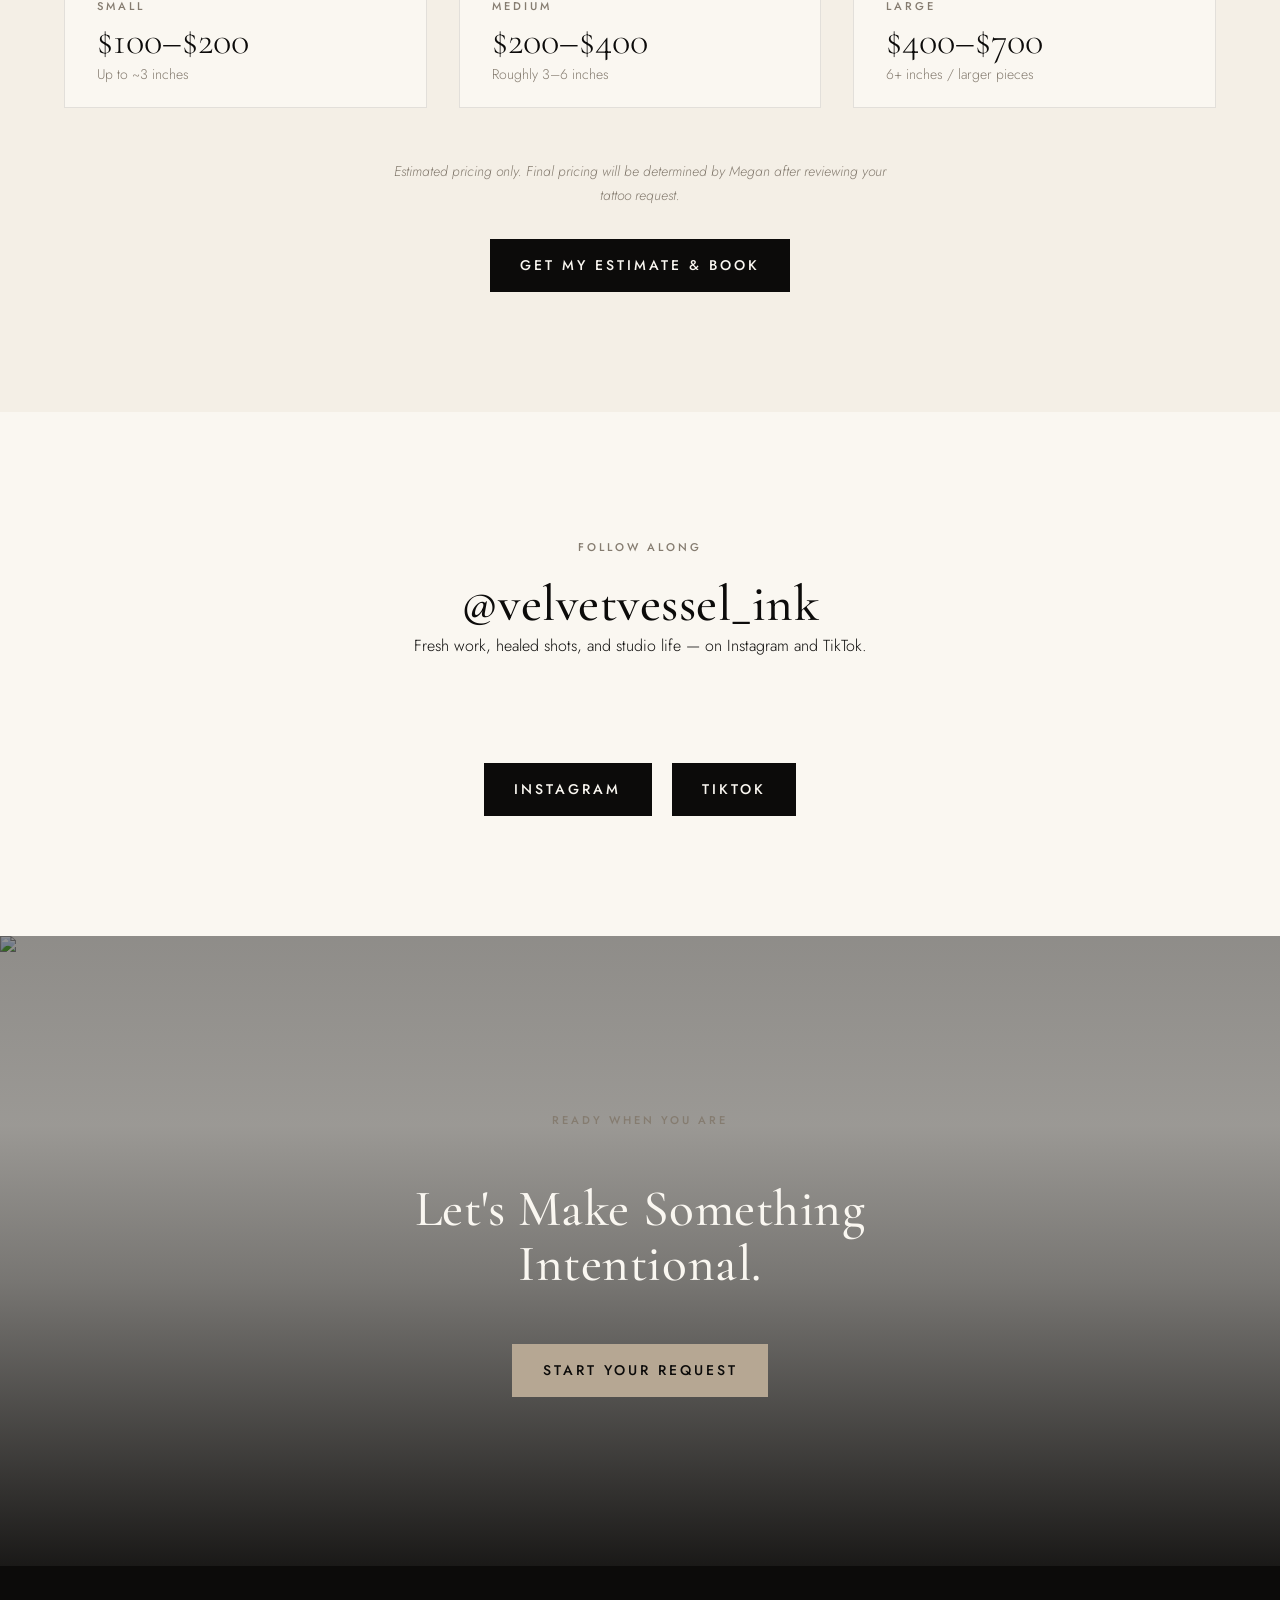
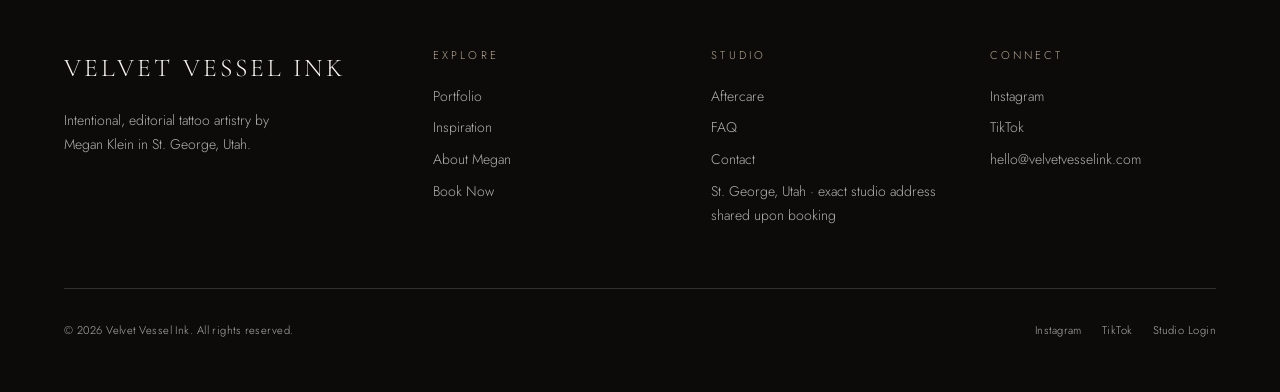
==== commit 33ef462c: "Added one word" ====
--- a/index.html
+++ b/index.html
@@ -27,7 +27,7 @@
       <div class="hero-scrim" aria-hidden="true"></div>
     </div>
     <div class="hero-content container">
-      <h1 class="hero-headline reveal">The Best Tattoo Artists,<br>Near You</h1>
+      <h1 class="hero-headline reveal">The Best Tattoo Artist,<br>Near You</h1>
       <p class="hero-lead reveal">The body is a vessel. The tattoo is the expression of what that vessel carries. My intention behind Velvet Vessel Ink is to create wearable art inspired by the soul within.</p>
       <div class="hero-actions reveal">
         <a href="booking.html" class="btn btn-accent">Book Now</a>
